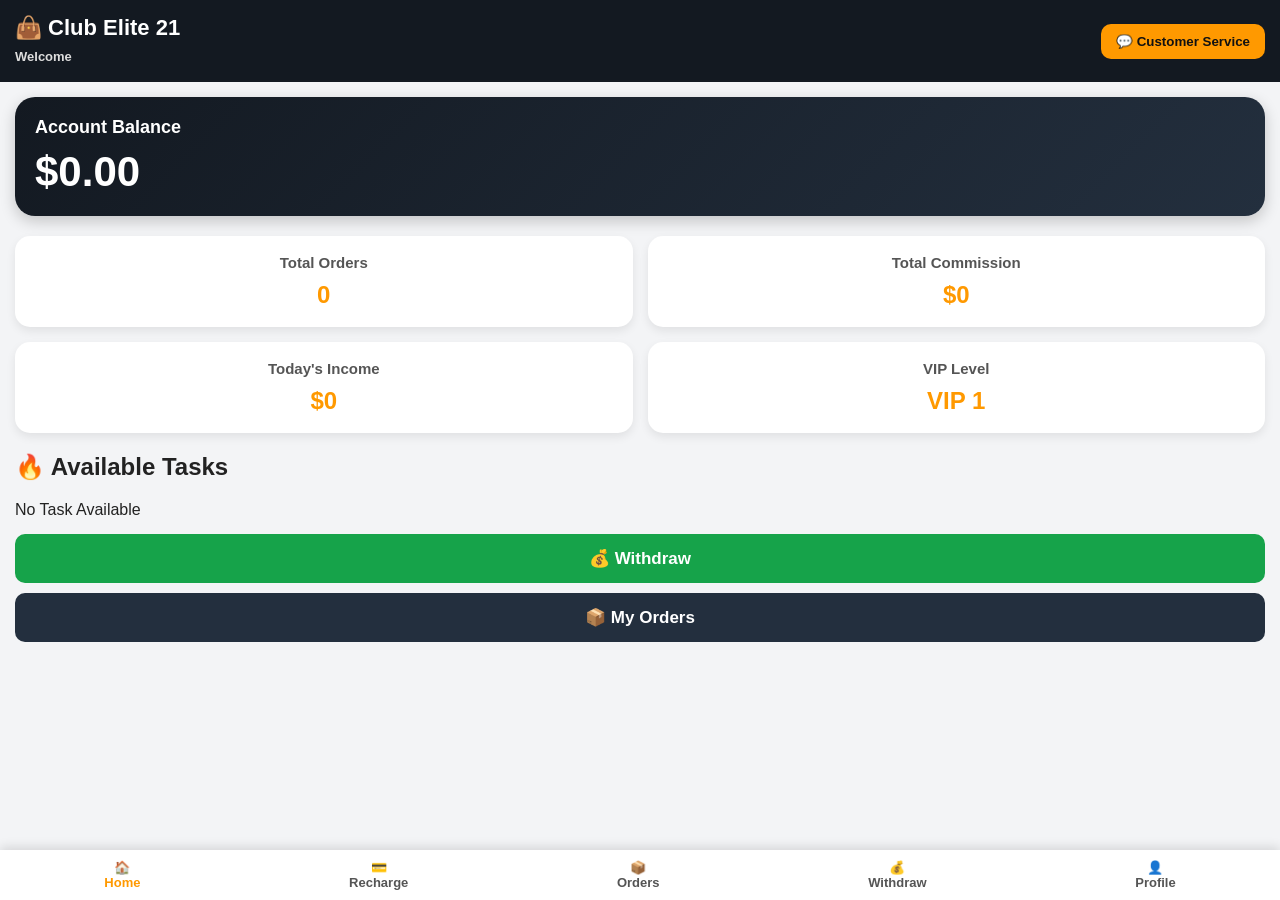
==== dashboard.html @ a9ae1b7f "Add files via upload" ====
<!DOCTYPE html>
<html lang="en">

<head>

<meta charset="UTF-8">

<meta name="viewport" content="width=device-width, initial-scale=1.0">

<title>Club Elite 21</title>

<link rel="stylesheet" href="style.css">

</head>

<body>

<header class="topbar">

<div class="logo">

👜 Club Elite 21

<br>

<small id="welcomeName">
Welcome
</small>

</div>

<button class="support-top">

💬 Customer Service

</button>

</header>



<main class="container">

<div class="balance-card">

<h3>Account Balance</h3>

<h1 id="balance">

$0.00

</h1>

</div>



<div class="stats">

<div class="box">

<h4>Total Orders</h4>

<span id="orders">0</span>

</div>

<div class="box">

<h4>Total Commission</h4>

<span id="commission">$0</span>

</div>

<div class="box">

<h4>Today's Income</h4>

<span id="todayIncome">$0</span>

</div>

<div class="box">

<h4>VIP Level</h4>

<span>VIP 1</span>

</div>

</div>



<h2 style="margin:20px 0">

🔥 Available Tasks

</h2>

<div id="taskList">

No Task Available

</div>
<!-- Action Buttons -->

<a href="withdraw.html">

<button class="withdraw-btn">

💰 Withdraw

</button>

</a>



<a href="orders.html">

<button class="support-btn">

📦 My Orders

</button>

</a>



</main>




<!-- Bottom Navigation -->

<nav class="navbar">

<a href="dashboard.html" class="active">

🏠

<span>Home</span>

</a>



<a href="recharge.html">

💳

<span>Recharge</span>

</a>



<a href="orders.html">

📦

<span>Orders</span>

</a>



<a href="withdraw.html">

💰

<span>Withdraw</span>

</a>



<a href="profile.html">

👤

<span>Profile</span>

</a>

</nav>




<!-- Task Popup -->

<div class="popup" id="popup">

<div class="popup-content">

<h2>Task Details</h2>

<img id="popupImage" src="" alt="Task Image">

<h3 id="popupName">Task Name</h3>

<p>

Task Price:
<b id="popupPrice">Rs 0</b>

</p>

<p style="color:red;font-weight:bold;" id="requiredBalance">

</p>

<button id="closePopup">

Submit Task

</button>

</div>

</div>



<script type="module" src="script.js"></script>

<script>

let tasks = JSON.parse(localStorage.getItem("tasks")) || [];

let selectedTask = null;

</script>
<script>

let tasks = JSON.parse(localStorage.getItem("tasks")) || [];
let selectedTask = null;

// ===== LOAD TASKS =====

function loadTasks(){

let html = "";

if(tasks.length === 0){

html = "<h3 style='text-align:center'>No Task Available</h3>";

}else{

tasks.forEach((task,index)=>{

html += `

<div class="product-card">

<img src="${task.image}" alt="Task">

<div class="product-info">

<h3>${task.name}</h3>

<p>Task Price : <b>Rs ${task.reward}</b></p>

<p style="color:green;">
Commission : <b>Rs ${task.commission || 0}</b>
</p>

<button class="start-btn"
onclick="openTask(${index})">

🚀 Start Task

</button>

</div>

</div>

`;

});

}

document.getElementById("taskList").innerHTML = html;

}

loadTasks();


// ===== OPEN TASK =====

window.openTask=function(index){

selectedTask = tasks[index];

let balance =
parseFloat(
document.getElementById("balance")
.innerText.replace("$","")
) || 0;

let price =
parseFloat(selectedTask.reward);

if(balance < price){

alert(
"❌ Insufficient Balance\n\n" +
"Required Balance : Rs " + price +
"\nYour Balance : Rs " + balance
);

return;

}

document.getElementById("popupImage").src = selectedTask.image;
document.getElementById("popupName").innerText = selectedTask.name;
document.getElementById("popupPrice").innerText = "Rs " + selectedTask.reward;

document.getElementById("popup").style.display="flex";

};


// ===== SUBMIT TASK =====

document.getElementById("closePopup").onclick=function(){

let orders =
JSON.parse(localStorage.getItem("orders")) || [];

orders.push({

image:selectedTask.image,

name:selectedTask.name,

price:selectedTask.reward,

commission:selectedTask.commission || 0,

status:"Pending",

date:new Date().toLocaleString()

});

localStorage.setItem(
"orders",
JSON.stringify(orders)
);

// Update Total Orders

document.getElementById("orders").innerText = orders.length;

document.getElementById("popup").style.display="none";

alert("✅ Task Submitted Successfully");

};

</script>

</body>
</html>
---- style.css ----
/* ===== RESET ===== */

*{
margin:0;
padding:0;
box-sizing:border-box;
font-family:Arial,sans-serif;
}

body{
background:#f3f4f6;
color:#222;
}

a{
text-decoration:none;
color:inherit;
}

/* ===== TOP BAR ===== */

.topbar{
display:flex;
justify-content:space-between;
align-items:center;
padding:15px;
background:#131921;
color:#fff;
position:sticky;
top:0;
z-index:1000;
}

.logo{
font-size:22px;
font-weight:bold;
}

.logo small{
font-size:13px;
color:#ddd;
}

.support-top{
background:#ff9900;
color:#111;
border:none;
padding:10px 15px;
border-radius:10px;
font-weight:bold;
cursor:pointer;
}

/* ===== CONTAINER ===== */

.container{
padding:15px;
padding-bottom:100px;
}

/* ===== BALANCE CARD ===== */

.balance-card{
background:linear-gradient(135deg,#131921,#232f3e);
color:#fff;
padding:20px;
border-radius:20px;
box-shadow:0 5px 15px rgba(0,0,0,.2);
margin-bottom:20px;
}

.balance-card h3{
font-size:18px;
}

.balance-card h1{
font-size:42px;
margin-top:10px;
}
/* ===== STATS ===== */

.stats{
display:grid;
grid-template-columns:1fr 1fr;
gap:15px;
margin-bottom:20px;
}

.box{
background:#fff;
padding:18px;
border-radius:15px;
box-shadow:0 4px 10px rgba(0,0,0,.08);
text-align:center;
}

.box h4{
font-size:15px;
margin-bottom:10px;
color:#555;
}

.box span{
font-size:24px;
font-weight:bold;
color:#ff9900;
}

/* ===== PRODUCT CARD ===== */

.product-card{
background:#fff;
border-radius:18px;
padding:15px;
margin-bottom:18px;
box-shadow:0 4px 12px rgba(0,0,0,.08);
}

.product-card img{
width:100%;
height:220px;
object-fit:cover;
border-radius:12px;
}

.product-info{
margin-top:12px;
}

.product-info h3{
font-size:21px;
margin-bottom:8px;
}

.product-info p{
font-size:16px;
margin:6px 0;
}

/* ===== BUTTONS ===== */

.start-btn{

width:100%;

padding:14px;

margin-top:12px;

background:#ff9900;

color:#111;

border:none;

border-radius:10px;

font-size:17px;

font-weight:bold;

cursor:pointer;

}

.withdraw-btn{

width:100%;

padding:14px;

margin-top:15px;

background:#16a34a;

color:#fff;

border:none;

border-radius:10px;

font-size:17px;

font-weight:bold;

cursor:pointer;

}

.support-btn{

width:100%;

padding:14px;

margin-top:10px;

background:#232f3e;

color:#fff;

border:none;

border-radius:10px;

font-size:17px;

font-weight:bold;

cursor:pointer;

}
/* ===== POPUP ===== */

.popup{
display:none;
position:fixed;
top:0;
left:0;
width:100%;
height:100%;
background:rgba(0,0,0,.6);
justify-content:center;
align-items:center;
z-index:9999;
}

.popup-content{
background:#fff;
width:90%;
max-width:360px;
padding:20px;
border-radius:20px;
text-align:center;
animation:popup .3s ease;
}

@keyframes popup{

from{
transform:scale(.8);
opacity:0;
}

to{
transform:scale(1);
opacity:1;
}

}

.popup-content img{
width:150px;
height:150px;
object-fit:cover;
border-radius:12px;
margin:15px 0;
}

.popup-content h2{
margin-bottom:10px;
}

.popup-content h3{
margin-bottom:10px;
}

.popup-content button{
width:100%;
padding:14px;
background:#16a34a;
color:#fff;
border:none;
border-radius:10px;
font-size:17px;
font-weight:bold;
cursor:pointer;
}


/* ===== BOTTOM NAVBAR ===== */

.navbar{
position:fixed;
bottom:0;
left:0;
width:100%;
background:#fff;
display:flex;
justify-content:space-around;
align-items:center;
padding:10px 0;
box-shadow:0 -3px 10px rgba(0,0,0,.12);
z-index:999;
}

.navbar a{
display:flex;
flex-direction:column;
align-items:center;
font-size:13px;
font-weight:bold;
color:#555;
}

.navbar a.active{
color:#ff9900;
}


/* ===== RESPONSIVE ===== */

@media(max-width:480px){

.logo{
font-size:20px;
}

.balance-card h1{
font-size:34px;
}

.product-card img{
height:180px;
}

.start-btn,
.withdraw-btn,
.support-btn{
font-size:16px;
}

}
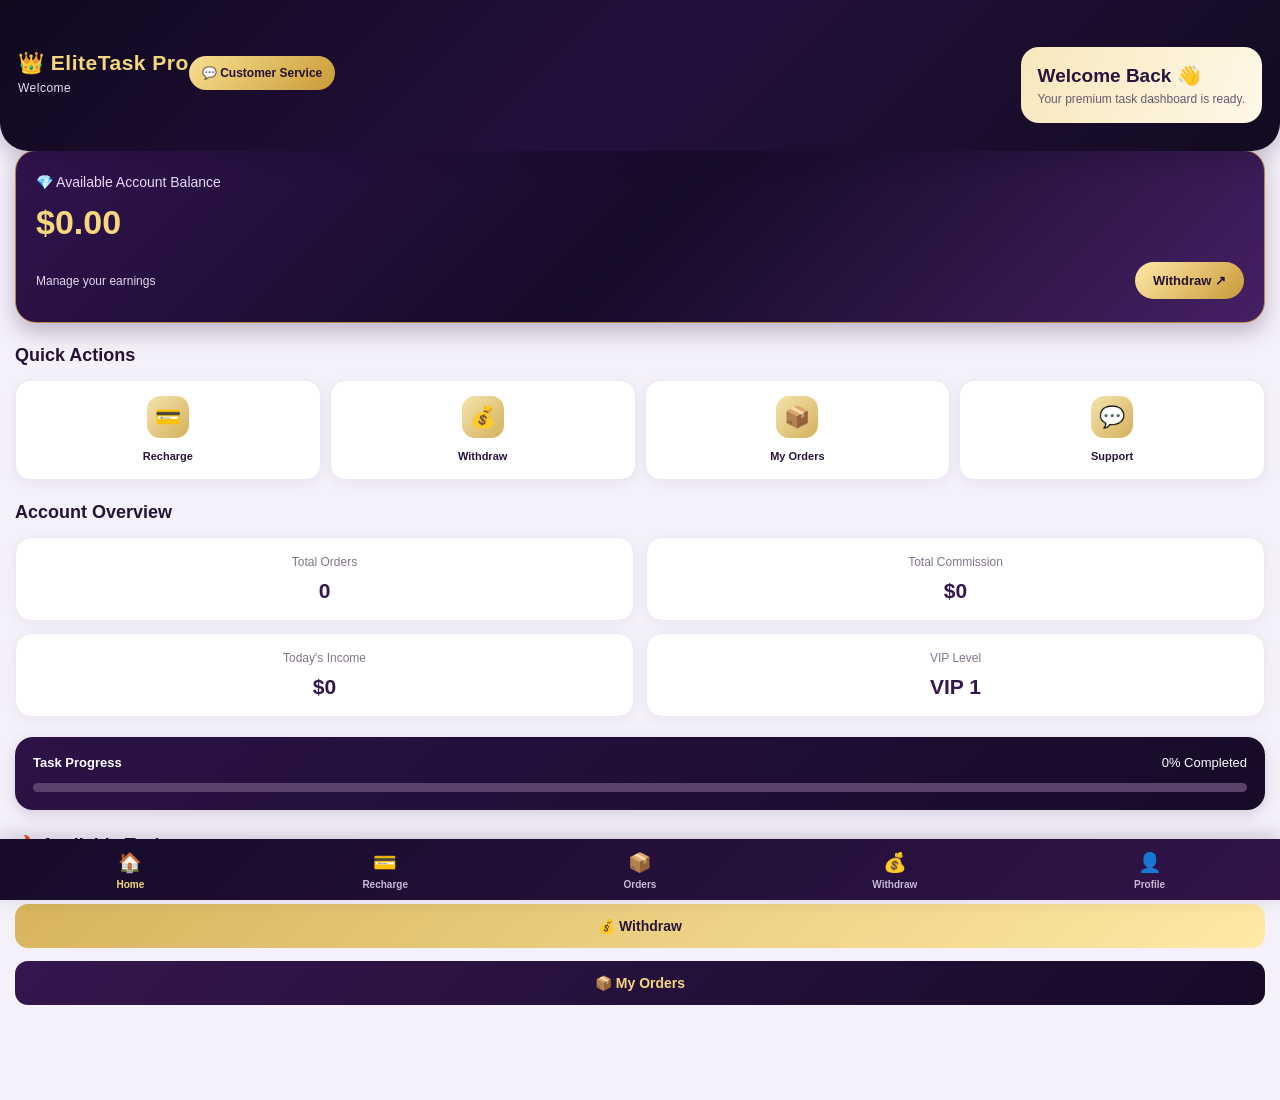
==== commit f4cab5e2: "Update dashboard.html" ====
--- a/dashboard.html
+++ b/dashboard.html
@@ -1,375 +1,494 @@
+
 <!DOCTYPE html>
 <html lang="en">
-
 <head>
-
 <meta charset="UTF-8">
-
 <meta name="viewport" content="width=device-width, initial-scale=1.0">
-
-<title>Club Elite 21</title>
-
+<title>EliteTask Pro - Dashboard</title>
 <link rel="stylesheet" href="style.css">
 
+<style>
+*{margin:0;padding:0;box-sizing:border-box}
+body{
+ font-family:Arial,sans-serif;
+ background:#f5f1fa;
+ color:#211b2d;
+ padding-bottom:95px;
+}
+.topbar{
+ background:linear-gradient(135deg,#10091e,#24103e,#120b20);
+ color:#fff;
+ padding:22px 18px 28px;
+ border-radius:0 0 28px 28px;
+ box-shadow:0 7px 22px #160b2d40;
+}
+.top-head{
+ display:flex;
+ justify-content:space-between;
+ align-items:center;
+}
+.logo{
+ font-size:21px;
+ font-weight:900;
+ color:#f5d77d;
+ letter-spacing:.5px;
+}
+.logo small{
+ display:block;
+ color:#e8dff4;
+ font-size:12px;
+ font-weight:normal;
+ margin-top:6px;
+}
+.support-top{
+ background:linear-gradient(135deg,#f8df91,#c99b36);
+ border:0;
+ padding:10px 13px;
+ border-radius:22px;
+ color:#241331;
+ font-weight:bold;
+ font-size:12px;
+}
+.welcome{
+ margin-top:25px;
+ background:linear-gradient(110deg,#f8e8bd,#fff8e8);
+ padding:17px;
+ border-radius:18px;
+ color:#28153c;
+}
+.welcome h2{font-size:19px;margin-bottom:5px}
+.welcome p{font-size:12px;color:#695b70}
+.balance-card{
+ margin:-1px 15px 20px;
+ background:linear-gradient(135deg,#30134e,#160b28,#452064);
+ color:white;
+ padding:23px 20px;
+ border-radius:21px;
+ box-shadow:0 9px 22px #24103845;
+ border:1px solid #b68a45;
+ position:relative;
+}
+.balance-card h3{
+ font-size:14px;
+ color:#e8d9f6;
+ font-weight:normal;
+}
+.balance-card h1{
+ color:#f7d77e;
+ font-size:34px;
+ margin:13px 0 20px;
+}
+.balance-bottom{
+ display:flex;
+ justify-content:space-between;
+ align-items:center;
+}
+.balance-bottom span{font-size:12px;color:#e4d8ee}
+.balance-bottom a{
+ background:linear-gradient(135deg,#ffe9a6,#c99a39);
+ color:#251432;
+ padding:11px 18px;
+ border-radius:20px;
+ text-decoration:none;
+ font-size:13px;
+ font-weight:bold;
+}
+.container{padding:0 15px}
+.section-title{
+ font-size:18px;
+ margin:22px 0 14px;
+ color:#241336;
+}
+.quick-actions{
+ display:grid;
+ grid-template-columns:repeat(4,1fr);
+ gap:9px;
+}
+.action{
+ text-align:center;
+ background:white;
+ border-radius:15px;
+ padding:15px 4px;
+ box-shadow:0 3px 12px #24103810;
+ text-decoration:none;
+ color:#28143c;
+ border:1px solid #eee5f5;
+}
+.action .ico{
+ width:42px;height:42px;
+ display:flex;
+ align-items:center;
+ justify-content:center;
+ margin:0 auto 8px;
+ border-radius:13px;
+ background:linear-gradient(135deg,#f5e3ae,#d4b15b);
+ font-size:21px;
+}
+.action span{font-size:11px;font-weight:bold}
+.stats{
+ display:grid;
+ grid-template-columns:repeat(2,1fr);
+ gap:12px;
+}
+.box{
+ background:white;
+ border-radius:16px;
+ padding:17px;
+ box-shadow:0 3px 13px #2410380d;
+ border:1px solid #eee5f5;
+}
+.box h4{
+ font-size:12px;
+ color:#81748c;
+ font-weight:normal;
+ margin-bottom:10px;
+}
+.box span{
+ font-size:21px;
+ color:#35174e;
+ font-weight:bold;
+}
+.progress-card{
+ margin-top:17px;
+ padding:18px;
+ background:linear-gradient(135deg,#2c1247,#160b28);
+ color:white;
+ border-radius:18px;
+ box-shadow:0 5px 15px #24103825;
+}
+.progress-head{
+ display:flex;
+ justify-content:space-between;
+ margin-bottom:13px;
+ font-size:13px;
+}
+.progress-track{
+ background:#59436b;
+ height:9px;
+ border-radius:20px;
+ overflow:hidden;
+}
+.progress-fill{
+ width:0%;
+ height:100%;
+ background:linear-gradient(90deg,#d5aa4c,#ffe9a1);
+ border-radius:20px;
+}
+.task-heading{
+ display:flex;
+ justify-content:space-between;
+ align-items:center;
+ margin:24px 0 13px;
+}
+.task-heading h2{font-size:18px}
+.task-heading span{font-size:12px;color:#97702d}
+#taskList{display:grid;gap:13px}
+.product-card{
+ display:flex;
+ gap:12px;
+ background:white;
+ padding:12px;
+ border-radius:17px;
+ box-shadow:0 3px 13px #24103810;
+ border:1px solid #eee5f5;
+}
+.product-card img{
+ width:95px;
+ height:100px;
+ object-fit:cover;
+ border-radius:12px;
+ background:#eee;
+}
+.product-info{flex:1}
+.product-info h3{
+ font-size:15px;
+ color:#29153e;
+ margin:4px 0 8px;
+}
+.product-info p{
+ font-size:12px;
+ margin:6px 0;
+}
+.start-btn{
+ margin-top:7px;
+ border:0;
+ border-radius:20px;
+ padding:10px 15px;
+ background:linear-gradient(135deg,#3b1958,#170c29);
+ color:#f8dc8c;
+ font-weight:bold;
+}
+.withdraw-btn,.support-btn{
+ width:100%;
+ margin-top:13px;
+ padding:14px;
+ border:0;
+ border-radius:13px;
+ font-weight:bold;
+ font-size:14px;
+ background:linear-gradient(135deg,#d8b45d,#ffe9a5);
+ color:#271638;
+}
+.support-btn{
+ background:linear-gradient(135deg,#35164f,#160b28);
+ color:#f5d77d;
+}
+.navbar{
+ position:fixed;
+ bottom:0;left:0;right:0;
+ display:flex;
+ justify-content:space-around;
+ background:linear-gradient(135deg,#170b29,#301448);
+ padding:12px 3px 10px;
+ box-shadow:0 -4px 18px #160b2d30;
+ z-index:100;
+}
+.navbar a{
+ color:#c9b9d9;
+ text-decoration:none;
+ display:flex;
+ flex-direction:column;
+ align-items:center;
+ gap:5px;
+ font-size:19px;
+ min-width:18%;
+}
+.navbar a span{font-size:10px}
+.navbar a.active{color:#f5d77d}
+.popup{
+ display:none;
+ position:fixed;
+ inset:0;
+ background:#10091dcc;
+ align-items:center;
+ justify-content:center;
+ z-index:200;
+ padding:20px;
+}
+.popup-content{
+ background:white;
+ width:100%;
+ max-width:360px;
+ padding:22px;
+ border-radius:20px;
+ text-align:center;
+}
+.popup-content h2{color:#32164c;margin-bottom:15px}
+.popup-content img{
+ width:100%;
+ max-height:180px;
+ object-fit:cover;
+ border-radius:12px;
+ margin-bottom:12px;
+}
+.popup-content p{margin:12px 0}
+#closePopup{
+ width:100%;
+ padding:13px;
+ border:0;
+ border-radius:12px;
+ background:linear-gradient(135deg,#35164f,#160b28);
+ color:#f5d77d;
+ font-weight:bold;
+}
+@media(max-width:360px){
+ .quick-actions{gap:5px}
+ .action span{font-size:10px}
+ .balance-card h1{font-size:29px}
+}
+</style>
 </head>
 
 <body>
 
 <header class="topbar">
-
-<div class="logo">
-
-👜 Club Elite 21
-
-<br>
-
-<small id="welcomeName">
-Welcome
-</small>
-
+ <div class="top-head">
+  <div class="logo">
+   👑 EliteTask Pro
+   <small id="welcomeName">Welcome</small>
+  </div>
+  <a href="support.html">
+   <button class="support-top">💬 Customer Service</button>
+  </a>
+ </div>
+
+ <div class="welcome">
+  <h2>Welcome Back 👋</h2>
+  <p>Your premium task dashboard is ready.</p>
+ </div>
+</header>
+
+<div class="balance-card">
+ <h3>💎 Available Account Balance</h3>
+ <h1 id="balance">$0.00</h1>
+ <div class="balance-bottom">
+  <span>Manage your earnings</span>
+  <a href="withdraw.html">Withdraw ↗</a>
+ </div>
 </div>
 
-<button class="support-top">
-
-💬 Customer Service
-
-</button>
-
-</header>
-
-
-
 <main class="container">
 
-<div class="balance-card">
-
-<h3>Account Balance</h3>
-
-<h1 id="balance">
-
-$0.00
-
-</h1>
-
+ <h2 class="section-title">Quick Actions</h2>
+ <div class="quick-actions">
+  <a class="action" href="recharge.html">
+   <div class="ico">💳</div>
+   <span>Recharge</span>
+  </a>
+  <a class="action" href="withdraw.html">
+   <div class="ico">💰</div>
+   <span>Withdraw</span>
+  </a>
+  <a class="action" href="orders.html">
+   <div class="ico">📦</div>
+   <span>My Orders</span>
+  </a>
+  <a class="action" href="support.html">
+   <div class="ico">💬</div>
+   <span>Support</span>
+  </a>
+ </div>
+
+ <h2 class="section-title">Account Overview</h2>
+ <div class="stats">
+  <div class="box">
+   <h4>Total Orders</h4>
+   <span id="orders">0</span>
+  </div>
+  <div class="box">
+   <h4>Total Commission</h4>
+   <span id="commission">$0</span>
+  </div>
+  <div class="box">
+   <h4>Today's Income</h4>
+   <span id="todayIncome">$0</span>
+  </div>
+  <div class="box">
+   <h4>VIP Level</h4>
+   <span>VIP 1</span>
+  </div>
+ </div>
+
+ <div class="progress-card">
+  <div class="progress-head">
+   <b>Task Progress</b>
+   <span id="taskProgressText">0% Completed</span>
+  </div>
+  <div class="progress-track">
+   <div class="progress-fill" id="taskProgressBar"></div>
+  </div>
+ </div>
+
+ <div class="task-heading">
+  <h2>🔥 Available Tasks</h2>
+  <span>Start earning</span>
+ </div>
+
+ <div id="taskList">No Task Available</div>
+
+ <a href="withdraw.html">
+  <button class="withdraw-btn">💰 Withdraw</button>
+ </a>
+ <a href="orders.html">
+  <button class="support-btn">📦 My Orders</button>
+ </a>
+
+</main>
+
+<nav class="navbar">
+ <a href="dashboard.html" class="active">🏠<span>Home</span></a>
+ <a href="recharge.html">💳<span>Recharge</span></a>
+ <a href="orders.html">📦<span>Orders</span></a>
+ <a href="withdraw.html">💰<span>Withdraw</span></a>
+ <a href="profile.html">👤<span>Profile</span></a>
+</nav>
+
+<div class="popup" id="popup">
+ <div class="popup-content">
+  <h2>Task Details</h2>
+  <img id="popupImage" src="" alt="Task Image">
+  <h3 id="popupName">Task Name</h3>
+  <p>Task Price: <b id="popupPrice">Rs 0</b></p>
+  <p style="color:red;font-weight:bold" id="requiredBalance"></p>
+  <button id="closePopup">Submit Task</button>
+ </div>
 </div>
 
-
-
-<div class="stats">
-
-<div class="box">
-
-<h4>Total Orders</h4>
-
-<span id="orders">0</span>
-
-</div>
-
-<div class="box">
-
-<h4>Total Commission</h4>
-
-<span id="commission">$0</span>
-
-</div>
-
-<div class="box">
-
-<h4>Today's Income</h4>
-
-<span id="todayIncome">$0</span>
-
-</div>
-
-<div class="box">
-
-<h4>VIP Level</h4>
-
-<span>VIP 1</span>
-
-</div>
-
-</div>
-
-
-
-<h2 style="margin:20px 0">
-
-🔥 Available Tasks
-
-</h2>
-
-<div id="taskList">
-
-No Task Available
-
-</div>
-<!-- Action Buttons -->
-
-<a href="withdraw.html">
-
-<button class="withdraw-btn">
-
-💰 Withdraw
-
-</button>
-
-</a>
-
-
-
-<a href="orders.html">
-
-<button class="support-btn">
-
-📦 My Orders
-
-</button>
-
-</a>
-
-
-
-</main>
-
-
-
-
-<!-- Bottom Navigation -->
-
-<nav class="navbar">
-
-<a href="dashboard.html" class="active">
-
-🏠
-
-<span>Home</span>
-
-</a>
-
-
-
-<a href="recharge.html">
-
-💳
-
-<span>Recharge</span>
-
-</a>
-
-
-
-<a href="orders.html">
-
-📦
-
-<span>Orders</span>
-
-</a>
-
-
-
-<a href="withdraw.html">
-
-💰
-
-<span>Withdraw</span>
-
-</a>
-
-
-
-<a href="profile.html">
-
-👤
-
-<span>Profile</span>
-
-</a>
-
-</nav>
-
-
-
-
-<!-- Task Popup -->
-
-<div class="popup" id="popup">
-
-<div class="popup-content">
-
-<h2>Task Details</h2>
-
-<img id="popupImage" src="" alt="Task Image">
-
-<h3 id="popupName">Task Name</h3>
-
-<p>
-
-Task Price:
-<b id="popupPrice">Rs 0</b>
-
-</p>
-
-<p style="color:red;font-weight:bold;" id="requiredBalance">
-
-</p>
-
-<button id="closePopup">
-
-Submit Task
-
-</button>
-
-</div>
-
-</div>
-
-
-
 <script type="module" src="script.js"></script>
 
 <script>
-
-let tasks = JSON.parse(localStorage.getItem("tasks")) || [];
-
-let selectedTask = null;
-
-</script>
-<script>
-
 let tasks = JSON.parse(localStorage.getItem("tasks")) || [];
 let selectedTask = null;
 
-// ===== LOAD TASKS =====
-
 function loadTasks(){
-
-let html = "";
-
-if(tasks.length === 0){
-
-html = "<h3 style='text-align:center'>No Task Available</h3>";
-
-}else{
-
-tasks.forEach((task,index)=>{
-
-html += `
-
-<div class="product-card">
-
-<img src="${task.image}" alt="Task">
-
-<div class="product-info">
-
-<h3>${task.name}</h3>
-
-<p>Task Price : <b>Rs ${task.reward}</b></p>
-
-<p style="color:green;">
-Commission : <b>Rs ${task.commission || 0}</b>
-</p>
-
-<button class="start-btn"
-onclick="openTask(${index})">
-
-🚀 Start Task
-
-</button>
-
-</div>
-
-</div>
-
-`;
-
-});
-
-}
-
-document.getElementById("taskList").innerHTML = html;
-
+ let html = "";
+
+ if(tasks.length === 0){
+  html = "<h3 style='text-align:center'>No Task Available</h3>";
+ }else{
+  tasks.forEach((task,index)=>{
+   html += `
+   <div class="product-card">
+    <img src="${task.image || ''}" alt="Task">
+    <div class="product-info">
+     <h3>${task.name || 'Task'}</h3>
+     <p>Task Price: <b>Rs ${task.reward || 0}</b></p>
+     <p style="color:#24834a">
+      Commission: <b>Rs ${task.commission || 0}</b>
+     </p>
+     <button class="start-btn" onclick="openTask(${index})">
+      🚀 Start Task
+     </button>
+    </div>
+   </div>`;
+  });
+ }
+ document.getElementById("taskList").innerHTML = html;
 }
 
 loadTasks();
 
-
-// ===== OPEN TASK =====
-
 window.openTask=function(index){
-
-selectedTask = tasks[index];
-
-let balance =
-parseFloat(
-document.getElementById("balance")
-.innerText.replace("$","")
-) || 0;
-
-let price =
-parseFloat(selectedTask.reward);
-
-if(balance < price){
-
-alert(
-"❌ Insufficient Balance\n\n" +
-"Required Balance : Rs " + price +
-"\nYour Balance : Rs " + balance
-);
-
-return;
-
-}
-
-document.getElementById("popupImage").src = selectedTask.image;
-document.getElementById("popupName").innerText = selectedTask.name;
-document.getElementById("popupPrice").innerText = "Rs " + selectedTask.reward;
-
-document.getElementById("popup").style.display="flex";
-
+ selectedTask=tasks[index];
+
+ let balance=parseFloat(
+  document.getElementById("balance").innerText.replace(/[^0-9.-]/g,"")
+ ) || 0;
+
+ let price=parseFloat(selectedTask.reward) || 0;
+
+ if(balance < price){
+  alert("❌ Insufficient Balance\n\nRequired Balance: Rs "+price+
+  "\nYour Balance: "+balance);
+  return;
+ }
+
+ document.getElementById("popupImage").src=selectedTask.image || "";
+ document.getElementById("popupName").innerText=selectedTask.name || "Task";
+ document.getElementById("popupPrice").innerText="Rs "+price;
+ document.getElementById("popup").style.display="flex";
 };
 
-
-// ===== SUBMIT TASK =====
-
 document.getElementById("closePopup").onclick=function(){
-
-let orders =
-JSON.parse(localStorage.getItem("orders")) || [];
-
-orders.push({
-
-image:selectedTask.image,
-
-name:selectedTask.name,
-
-price:selectedTask.reward,
-
-commission:selectedTask.commission || 0,
-
-status:"Pending",
-
-date:new Date().toLocaleString()
-
-});
-
-localStorage.setItem(
-"orders",
-JSON.stringify(orders)
-);
-
-// Update Total Orders
-
-document.getElementById("orders").innerText = orders.length;
-
-document.getElementById("popup").style.display="none";
-
-alert("✅ Task Submitted Successfully");
-
+ if(!selectedTask)return;
+
+ let orders=JSON.parse(localStorage.getItem("orders")) || [];
+
+ orders.push({
+  image:selectedTask.image,
+  name:selectedTask.name,
+  price:selectedTask.reward,
+  commission:selectedTask.commission || 0,
+  status:"Pending",
+  date:new Date().toLocaleString()
+ });
+
+ localStorage.setItem("orders",JSON.stringify(orders));
+ document.getElementById("orders").innerText=orders.length;
+ document.getElementById("popup").style.display="none";
+ alert("✅ Task Submitted Successfully");
 };
-
 </script>
 
 </body>
-</html>+</html>
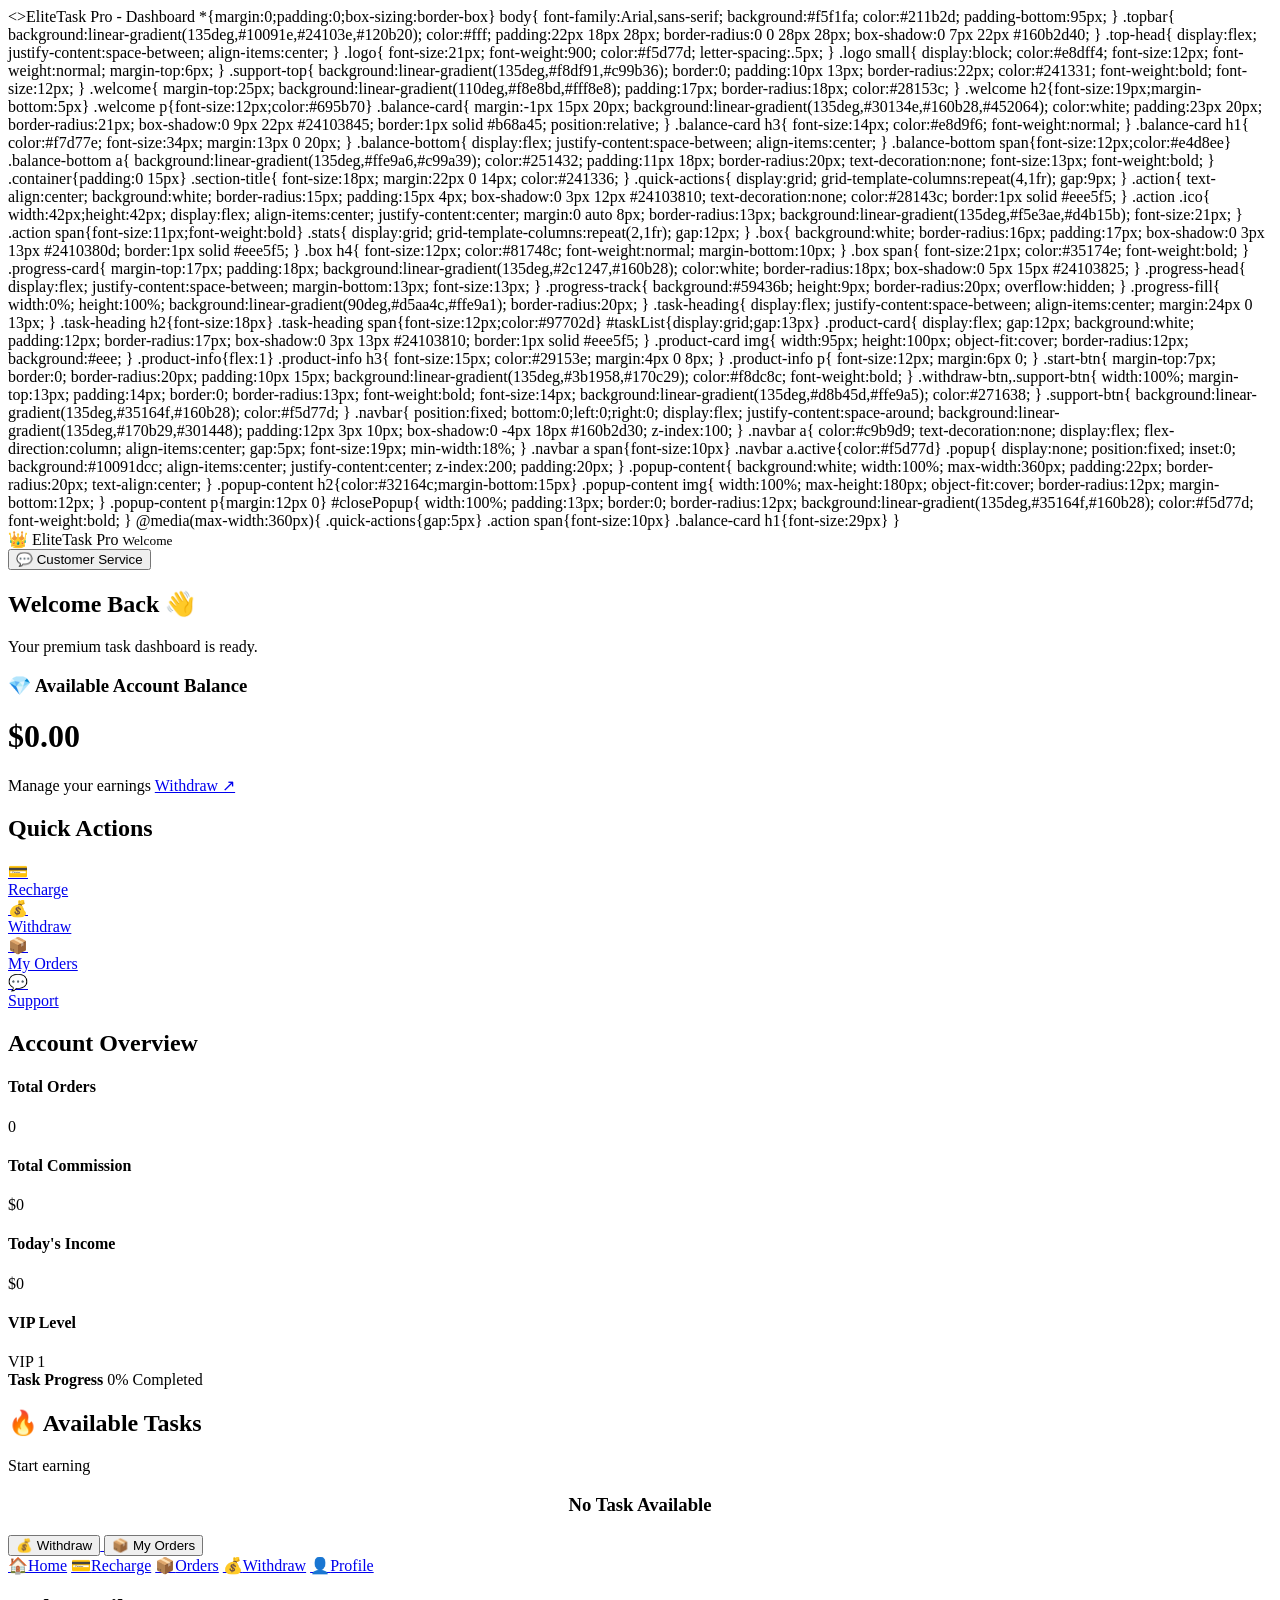
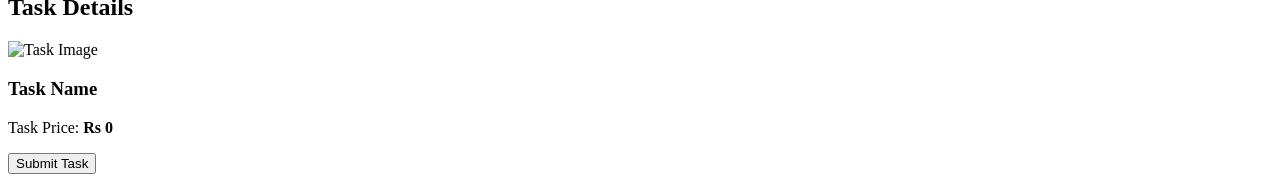
==== commit 34fce849: "Update dashboard.html" ====
--- a/dashboard.html
+++ b/dashboard.html
@@ -4,8 +4,7 @@
 <head>
 <meta charset="UTF-8">
 <meta name="viewport" content="width=device-width, initial-scale=1.0">
-<title>EliteTask Pro - Dashboard</title>
-<link rel="stylesheet" href="style.css">
+<>EliteTask Pro - Dashboard</
 
 <style>
 *{margin:0;padding:0;box-sizing:border-box}
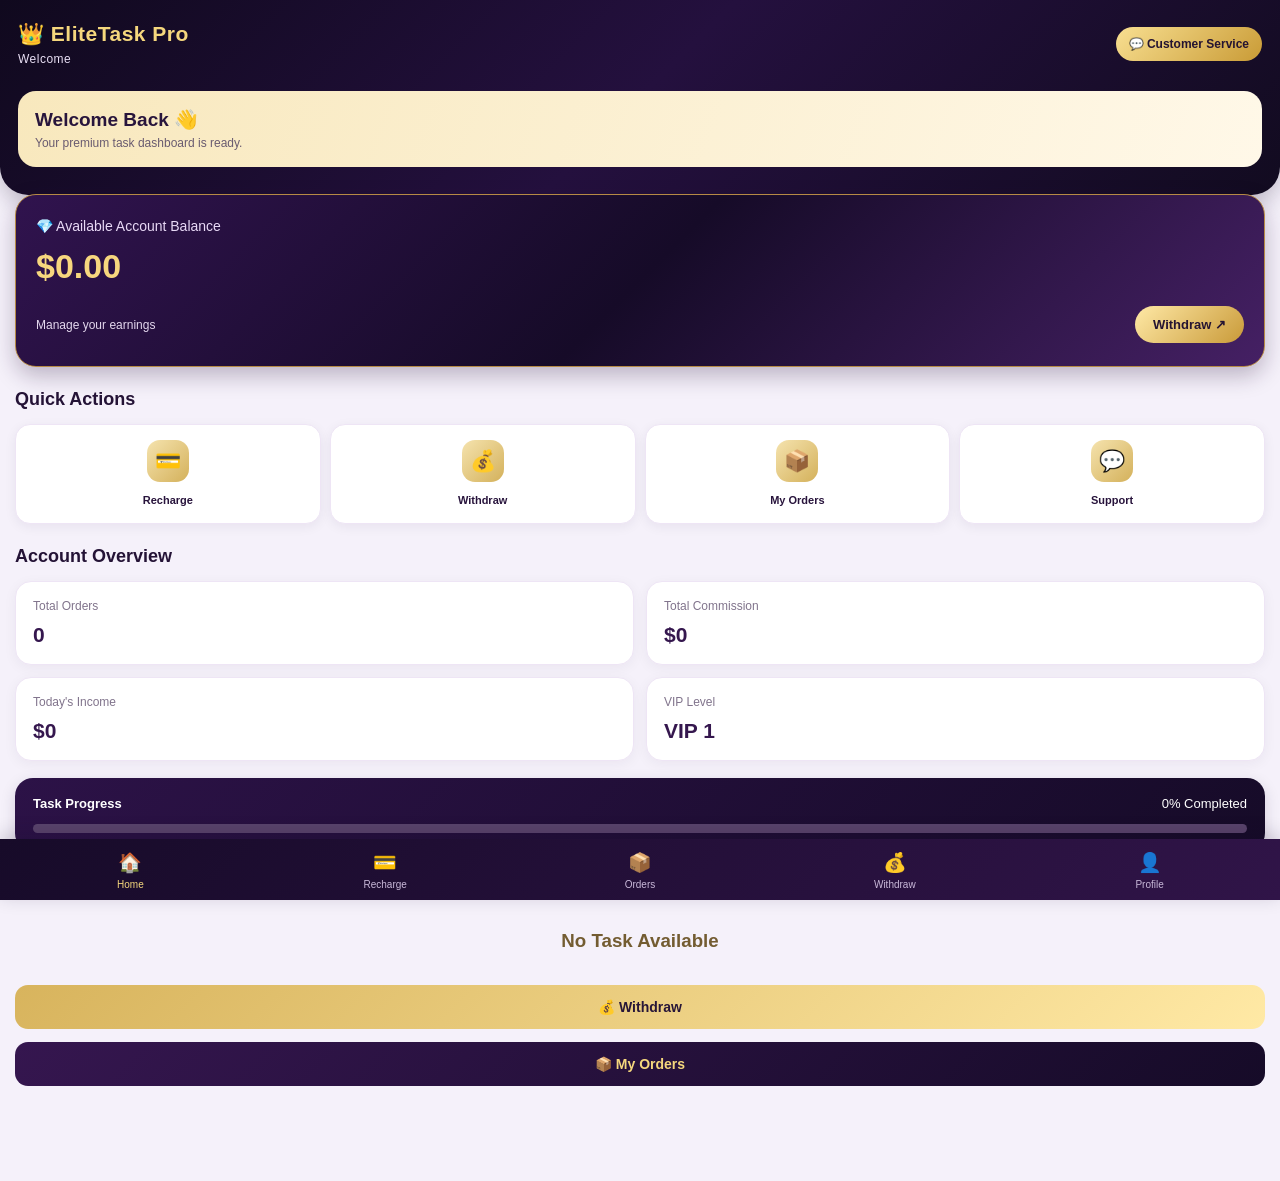
==== commit 26c84db8: "Update dashboard.html" ====
--- a/dashboard.html
+++ b/dashboard.html
@@ -4,7 +4,7 @@
 <head>
 <meta charset="UTF-8">
 <meta name="viewport" content="width=device-width, initial-scale=1.0">
-<>EliteTask Pro - Dashboard</
+<title>EliteTask Pro - Dashboard</title>
 
 <style>
 *{margin:0;padding:0;box-sizing:border-box}
@@ -57,6 +57,7 @@
 }
 .welcome h2{font-size:19px;margin-bottom:5px}
 .welcome p{font-size:12px;color:#695b70}
+
 .balance-card{
  margin:-1px 15px 20px;
  background:linear-gradient(135deg,#30134e,#160b28,#452064);
@@ -65,7 +66,6 @@
  border-radius:21px;
  box-shadow:0 9px 22px #24103845;
  border:1px solid #b68a45;
- position:relative;
 }
 .balance-card h3{
  font-size:14px;
@@ -92,6 +92,7 @@
  font-size:13px;
  font-weight:bold;
 }
+
 .container{padding:0 15px}
 .section-title{
  font-size:18px;
@@ -124,6 +125,7 @@
  font-size:21px;
 }
 .action span{font-size:11px;font-weight:bold}
+
 .stats{
  display:grid;
  grid-template-columns:repeat(2,1fr);
@@ -147,6 +149,7 @@
  color:#35174e;
  font-weight:bold;
 }
+
 .progress-card{
  margin-top:17px;
  padding:18px;
@@ -173,6 +176,7 @@
  background:linear-gradient(90deg,#d5aa4c,#ffe9a1);
  border-radius:20px;
 }
+
 .task-heading{
  display:flex;
  justify-content:space-between;
@@ -181,42 +185,59 @@
 }
 .task-heading h2{font-size:18px}
 .task-heading span{font-size:12px;color:#97702d}
-#taskList{display:grid;gap:13px}
+
+/* GOLDEN TASK BOXES */
+#taskList{
+ display:grid;
+ grid-template-columns:1fr;
+ gap:14px;
+}
+
 .product-card{
  display:flex;
- gap:12px;
- background:white;
- padding:12px;
- border-radius:17px;
- box-shadow:0 3px 13px #24103810;
- border:1px solid #eee5f5;
-}
+ align-items:center;
+ gap:13px;
+ padding:14px;
+ border-radius:18px;
+ background:linear-gradient(135deg,#fff9df,#f4df9b,#d5ad4e);
+ border:1.5px solid #b98a27;
+ box-shadow:0 5px 15px rgba(120,83,15,.20);
+}
+
 .product-card img{
- width:95px;
- height:100px;
+ width:90px;
+ height:95px;
  object-fit:cover;
- border-radius:12px;
- background:#eee;
-}
-.product-info{flex:1}
+ border-radius:13px;
+ border:2px solid #c69a3b;
+ background:#fff4d1;
+}
+
+.product-info{flex:1;min-width:0}
 .product-info h3{
- font-size:15px;
- color:#29153e;
+ color:#241334;
+ font-size:16px;
+ font-weight:800;
  margin:4px 0 8px;
 }
 .product-info p{
+ color:#493516;
  font-size:12px;
- margin:6px 0;
-}
+ margin-top:7px;
+}
+
 .start-btn{
- margin-top:7px;
- border:0;
- border-radius:20px;
- padding:10px 15px;
- background:linear-gradient(135deg,#3b1958,#170c29);
- color:#f8dc8c;
+ margin-top:10px;
+ background:linear-gradient(135deg,#241033,#482064);
+ color:#ffe49a;
+ border:1px solid #d2a843;
+ border-radius:25px;
+ padding:11px 18px;
  font-weight:bold;
-}
+ box-shadow:0 3px 8px #68451c35;
+}
+.start-btn:active{transform:scale(.97)}
+
 .withdraw-btn,.support-btn{
  width:100%;
  margin-top:13px;
@@ -232,6 +253,7 @@
  background:linear-gradient(135deg,#35164f,#160b28);
  color:#f5d77d;
 }
+
 .navbar{
  position:fixed;
  bottom:0;left:0;right:0;
@@ -254,6 +276,7 @@
 }
 .navbar a span{font-size:10px}
 .navbar a.active{color:#f5d77d}
+
 .popup{
  display:none;
  position:fixed;
@@ -290,10 +313,14 @@
  color:#f5d77d;
  font-weight:bold;
 }
+
 @media(max-width:360px){
  .quick-actions{gap:5px}
  .action span{font-size:10px}
  .balance-card h1{font-size:29px}
+ .product-card img{width:78px;height:85px}
+ .product-info h3{font-size:14px}
+ .start-btn{padding:9px 13px;font-size:12px}
 }
 </style>
 </head>
@@ -329,19 +356,23 @@
 <main class="container">
 
  <h2 class="section-title">Quick Actions</h2>
+
  <div class="quick-actions">
   <a class="action" href="recharge.html">
    <div class="ico">💳</div>
    <span>Recharge</span>
   </a>
+
   <a class="action" href="withdraw.html">
    <div class="ico">💰</div>
    <span>Withdraw</span>
   </a>
+
   <a class="action" href="orders.html">
    <div class="ico">📦</div>
    <span>My Orders</span>
   </a>
+
   <a class="action" href="support.html">
    <div class="ico">💬</div>
    <span>Support</span>
@@ -349,19 +380,23 @@
  </div>
 
  <h2 class="section-title">Account Overview</h2>
+
  <div class="stats">
   <div class="box">
    <h4>Total Orders</h4>
    <span id="orders">0</span>
   </div>
+
   <div class="box">
    <h4>Total Commission</h4>
    <span id="commission">$0</span>
   </div>
+
   <div class="box">
    <h4>Today's Income</h4>
    <span id="todayIncome">$0</span>
   </div>
+
   <div class="box">
    <h4>VIP Level</h4>
    <span>VIP 1</span>
@@ -388,6 +423,7 @@
  <a href="withdraw.html">
   <button class="withdraw-btn">💰 Withdraw</button>
  </a>
+
  <a href="orders.html">
   <button class="support-btn">📦 My Orders</button>
  </a>
@@ -423,18 +459,22 @@
  let html = "";
 
  if(tasks.length === 0){
-  html = "<h3 style='text-align:center'>No Task Available</h3>";
+  html = "<h3 style='text-align:center;padding:20px;color:#735c31'>No Task Available</h3>";
  }else{
   tasks.forEach((task,index)=>{
    html += `
    <div class="product-card">
     <img src="${task.image || ''}" alt="Task">
+
     <div class="product-info">
      <h3>${task.name || 'Task'}</h3>
+
      <p>Task Price: <b>Rs ${task.reward || 0}</b></p>
-     <p style="color:#24834a">
+
+     <p>
       Commission: <b>Rs ${task.commission || 0}</b>
      </p>
+
      <button class="start-btn" onclick="openTask(${index})">
       🚀 Start Task
      </button>
@@ -442,6 +482,7 @@
    </div>`;
   });
  }
+
  document.getElementById("taskList").innerHTML = html;
 }
 
@@ -485,6 +526,7 @@
  localStorage.setItem("orders",JSON.stringify(orders));
  document.getElementById("orders").innerText=orders.length;
  document.getElementById("popup").style.display="none";
+
  alert("✅ Task Submitted Successfully");
 };
 </script>
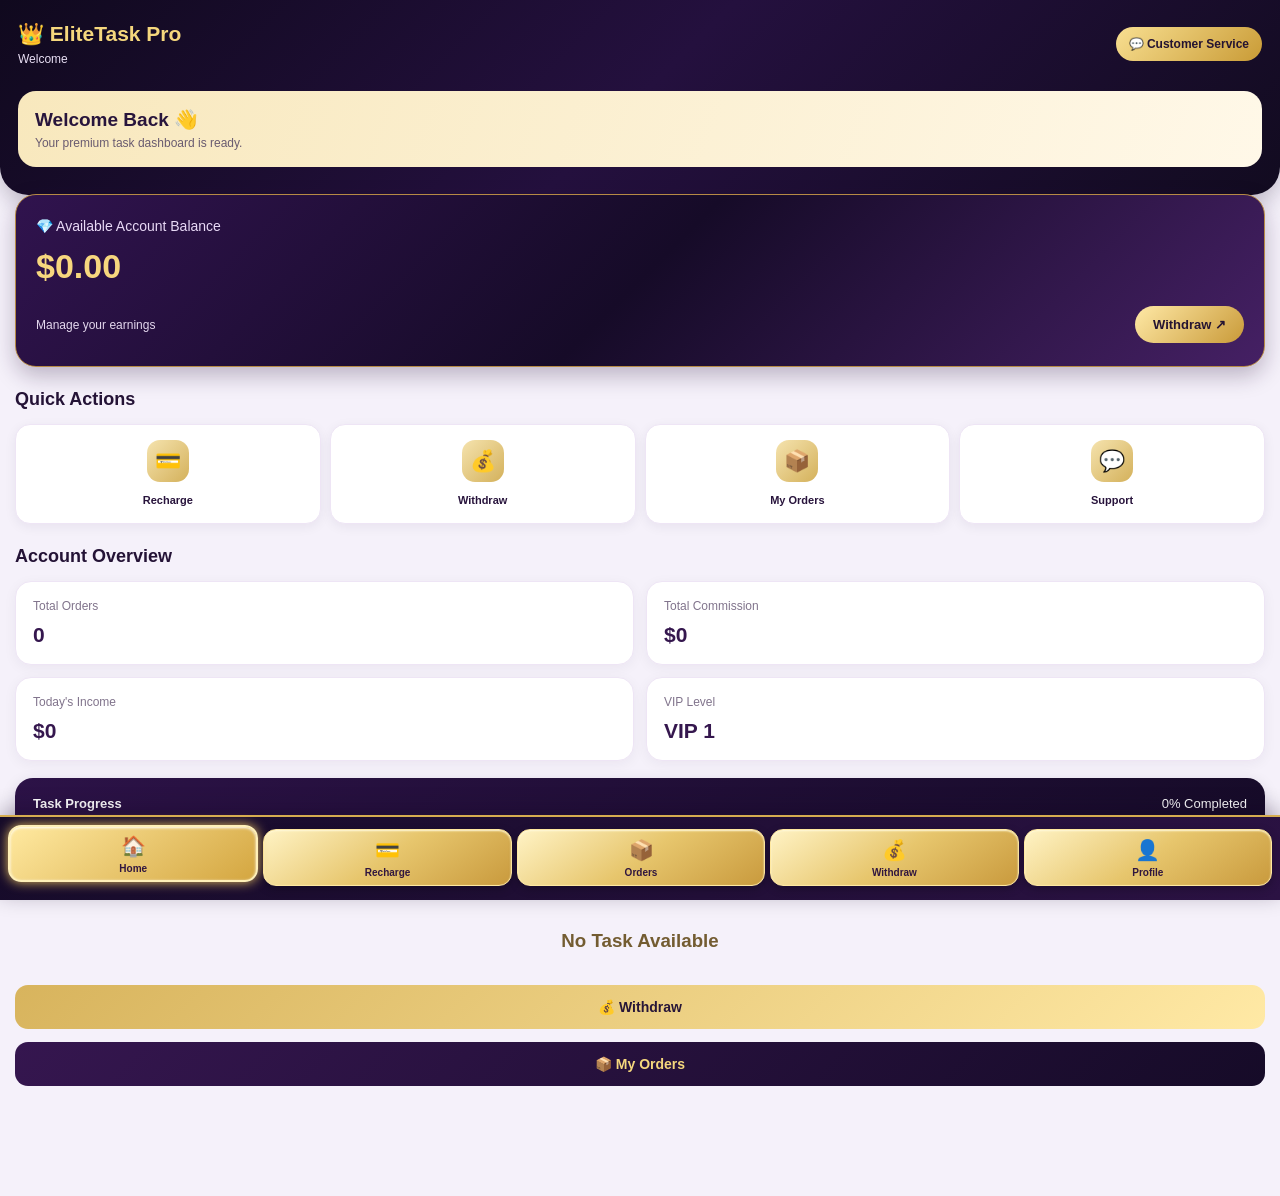
==== commit 43113f2f: "Update dashboard.html" ====
--- a/dashboard.html
+++ b/dashboard.html
@@ -12,7 +12,7 @@
  font-family:Arial,sans-serif;
  background:#f5f1fa;
  color:#211b2d;
- padding-bottom:95px;
+ padding-bottom:110px;
 }
 .topbar{
  background:linear-gradient(135deg,#10091e,#24103e,#120b20);
@@ -30,7 +30,6 @@
  font-size:21px;
  font-weight:900;
  color:#f5d77d;
- letter-spacing:.5px;
 }
 .logo small{
  display:block;
@@ -67,253 +66,134 @@
  box-shadow:0 9px 22px #24103845;
  border:1px solid #b68a45;
 }
-.balance-card h3{
- font-size:14px;
- color:#e8d9f6;
- font-weight:normal;
-}
-.balance-card h1{
- color:#f7d77e;
- font-size:34px;
- margin:13px 0 20px;
-}
-.balance-bottom{
- display:flex;
- justify-content:space-between;
- align-items:center;
-}
+.balance-card h3{font-size:14px;color:#e8d9f6;font-weight:normal}
+.balance-card h1{color:#f7d77e;font-size:34px;margin:13px 0 20px}
+.balance-bottom{display:flex;justify-content:space-between;align-items:center}
 .balance-bottom span{font-size:12px;color:#e4d8ee}
 .balance-bottom a{
  background:linear-gradient(135deg,#ffe9a6,#c99a39);
- color:#251432;
- padding:11px 18px;
- border-radius:20px;
- text-decoration:none;
- font-size:13px;
- font-weight:bold;
-}
-
+ color:#251432;padding:11px 18px;border-radius:20px;
+ text-decoration:none;font-size:13px;font-weight:bold;
+}
 .container{padding:0 15px}
-.section-title{
- font-size:18px;
- margin:22px 0 14px;
- color:#241336;
-}
-.quick-actions{
- display:grid;
- grid-template-columns:repeat(4,1fr);
- gap:9px;
-}
+.section-title{font-size:18px;margin:22px 0 14px;color:#241336}
+.quick-actions{display:grid;grid-template-columns:repeat(4,1fr);gap:9px}
 .action{
- text-align:center;
- background:white;
- border-radius:15px;
- padding:15px 4px;
- box-shadow:0 3px 12px #24103810;
- text-decoration:none;
- color:#28143c;
+ text-align:center;background:white;border-radius:15px;padding:15px 4px;
+ box-shadow:0 3px 12px #24103810;text-decoration:none;color:#28143c;
  border:1px solid #eee5f5;
 }
 .action .ico{
- width:42px;height:42px;
- display:flex;
- align-items:center;
- justify-content:center;
- margin:0 auto 8px;
- border-radius:13px;
- background:linear-gradient(135deg,#f5e3ae,#d4b15b);
- font-size:21px;
+ width:42px;height:42px;display:flex;align-items:center;justify-content:center;
+ margin:0 auto 8px;border-radius:13px;
+ background:linear-gradient(135deg,#f5e3ae,#d4b15b);font-size:21px;
 }
 .action span{font-size:11px;font-weight:bold}
-
-.stats{
- display:grid;
- grid-template-columns:repeat(2,1fr);
- gap:12px;
-}
+.stats{display:grid;grid-template-columns:repeat(2,1fr);gap:12px}
 .box{
- background:white;
- border-radius:16px;
- padding:17px;
- box-shadow:0 3px 13px #2410380d;
- border:1px solid #eee5f5;
-}
-.box h4{
- font-size:12px;
- color:#81748c;
- font-weight:normal;
- margin-bottom:10px;
-}
-.box span{
- font-size:21px;
- color:#35174e;
- font-weight:bold;
-}
-
+ background:white;border-radius:16px;padding:17px;
+ box-shadow:0 3px 13px #2410380d;border:1px solid #eee5f5;
+}
+.box h4{font-size:12px;color:#81748c;font-weight:normal;margin-bottom:10px}
+.box span{font-size:21px;color:#35174e;font-weight:bold}
 .progress-card{
- margin-top:17px;
- padding:18px;
- background:linear-gradient(135deg,#2c1247,#160b28);
- color:white;
- border-radius:18px;
- box-shadow:0 5px 15px #24103825;
-}
-.progress-head{
- display:flex;
- justify-content:space-between;
- margin-bottom:13px;
- font-size:13px;
-}
-.progress-track{
- background:#59436b;
- height:9px;
- border-radius:20px;
- overflow:hidden;
-}
+ margin-top:17px;padding:18px;background:linear-gradient(135deg,#2c1247,#160b28);
+ color:white;border-radius:18px;box-shadow:0 5px 15px #24103825;
+}
+.progress-head{display:flex;justify-content:space-between;margin-bottom:13px;font-size:13px}
+.progress-track{background:#59436b;height:9px;border-radius:20px;overflow:hidden}
 .progress-fill{
- width:0%;
- height:100%;
- background:linear-gradient(90deg,#d5aa4c,#ffe9a1);
- border-radius:20px;
-}
-
-.task-heading{
- display:flex;
- justify-content:space-between;
- align-items:center;
- margin:24px 0 13px;
-}
+ width:0%;height:100%;
+ background:linear-gradient(90deg,#d5aa4c,#ffe9a1);border-radius:20px;
+}
+.task-heading{display:flex;justify-content:space-between;align-items:center;margin:24px 0 13px}
 .task-heading h2{font-size:18px}
 .task-heading span{font-size:12px;color:#97702d}
-
-/* GOLDEN TASK BOXES */
-#taskList{
- display:grid;
- grid-template-columns:1fr;
- gap:14px;
-}
-
+#taskList{display:grid;grid-template-columns:1fr;gap:14px}
 .product-card{
- display:flex;
- align-items:center;
- gap:13px;
- padding:14px;
- border-radius:18px;
+ display:flex;align-items:center;gap:13px;padding:14px;border-radius:18px;
  background:linear-gradient(135deg,#fff9df,#f4df9b,#d5ad4e);
- border:1.5px solid #b98a27;
- box-shadow:0 5px 15px rgba(120,83,15,.20);
-}
-
+ border:1.5px solid #b98a27;box-shadow:0 5px 15px rgba(120,83,15,.20);
+}
 .product-card img{
- width:90px;
- height:95px;
- object-fit:cover;
- border-radius:13px;
- border:2px solid #c69a3b;
- background:#fff4d1;
-}
-
+ width:90px;height:95px;object-fit:cover;border-radius:13px;
+ border:2px solid #c69a3b;background:#fff4d1;
+}
 .product-info{flex:1;min-width:0}
-.product-info h3{
- color:#241334;
- font-size:16px;
- font-weight:800;
- margin:4px 0 8px;
-}
-.product-info p{
- color:#493516;
- font-size:12px;
- margin-top:7px;
-}
-
+.product-info h3{color:#241334;font-size:16px;font-weight:800;margin:4px 0 8px}
+.product-info p{color:#493516;font-size:12px;margin-top:7px}
 .start-btn{
- margin-top:10px;
- background:linear-gradient(135deg,#241033,#482064);
- color:#ffe49a;
- border:1px solid #d2a843;
- border-radius:25px;
- padding:11px 18px;
- font-weight:bold;
- box-shadow:0 3px 8px #68451c35;
-}
-.start-btn:active{transform:scale(.97)}
-
+ margin-top:10px;background:linear-gradient(135deg,#241033,#482064);
+ color:#ffe49a;border:1px solid #d2a843;border-radius:25px;
+ padding:11px 18px;font-weight:bold;
+}
 .withdraw-btn,.support-btn{
- width:100%;
- margin-top:13px;
- padding:14px;
- border:0;
- border-radius:13px;
- font-weight:bold;
- font-size:14px;
- background:linear-gradient(135deg,#d8b45d,#ffe9a5);
- color:#271638;
-}
-.support-btn{
- background:linear-gradient(135deg,#35164f,#160b28);
- color:#f5d77d;
-}
-
+ width:100%;margin-top:13px;padding:14px;border:0;border-radius:13px;
+ font-weight:bold;font-size:14px;
+ background:linear-gradient(135deg,#d8b45d,#ffe9a5);color:#271638;
+}
+.support-btn{background:linear-gradient(135deg,#35164f,#160b28);color:#f5d77d}
+
+/* GOLDEN BOTTOM NAVIGATION */
 .navbar{
  position:fixed;
  bottom:0;left:0;right:0;
  display:flex;
  justify-content:space-around;
- background:linear-gradient(135deg,#170b29,#301448);
- padding:12px 3px 10px;
- box-shadow:0 -4px 18px #160b2d30;
+ align-items:center;
+ gap:5px;
+ padding:12px 8px 14px;
+ background:linear-gradient(135deg,#160b29,#2b1243);
+ border-top:2px solid #d6ad50;
+ box-shadow:0 -5px 20px rgba(20,8,35,.30);
  z-index:100;
 }
 .navbar a{
- color:#c9b9d9;
- text-decoration:none;
+ flex:1;
+ min-width:0;
+ min-height:57px;
  display:flex;
  flex-direction:column;
  align-items:center;
+ justify-content:center;
  gap:5px;
- font-size:19px;
- min-width:18%;
-}
-.navbar a span{font-size:10px}
-.navbar a.active{color:#f5d77d}
+ text-decoration:none;
+ color:#382348;
+ font-size:20px;
+ font-weight:bold;
+ background:linear-gradient(145deg,#fff3c5,#e7c66d,#c99a3d);
+ border:1px solid #ffe8a0;
+ border-radius:13px;
+ box-shadow:0 3px 8px rgba(0,0,0,.25),inset 0 1px 2px #fff9d9;
+ transition:.2s;
+}
+.navbar a span{font-size:10px;color:#30163f;font-weight:bold}
+.navbar a.active{
+ background:linear-gradient(145deg,#ffe9a0,#d4a640);
+ border:2px solid #fff0b8;
+ box-shadow:0 0 12px #e5bd5b, inset 0 1px 3px #fff;
+ transform:translateY(-4px);
+}
+.navbar a:active{transform:scale(.94)}
 
 .popup{
- display:none;
- position:fixed;
- inset:0;
- background:#10091dcc;
- align-items:center;
- justify-content:center;
- z-index:200;
- padding:20px;
+ display:none;position:fixed;inset:0;background:#10091dcc;
+ align-items:center;justify-content:center;z-index:200;padding:20px;
 }
 .popup-content{
- background:white;
- width:100%;
- max-width:360px;
- padding:22px;
- border-radius:20px;
- text-align:center;
+ background:white;width:100%;max-width:360px;padding:22px;
+ border-radius:20px;text-align:center;
 }
 .popup-content h2{color:#32164c;margin-bottom:15px}
 .popup-content img{
- width:100%;
- max-height:180px;
- object-fit:cover;
- border-radius:12px;
- margin-bottom:12px;
+ width:100%;max-height:180px;object-fit:cover;border-radius:12px;margin-bottom:12px;
 }
 .popup-content p{margin:12px 0}
 #closePopup{
- width:100%;
- padding:13px;
- border:0;
- border-radius:12px;
+ width:100%;padding:13px;border:0;border-radius:12px;
  background:linear-gradient(135deg,#35164f,#160b28);
- color:#f5d77d;
- font-weight:bold;
-}
-
+ color:#f5d77d;font-weight:bold;
+}
 @media(max-width:360px){
  .quick-actions{gap:5px}
  .action span{font-size:10px}
@@ -321,6 +201,9 @@
  .product-card img{width:78px;height:85px}
  .product-info h3{font-size:14px}
  .start-btn{padding:9px 13px;font-size:12px}
+ .navbar{padding-left:5px;padding-right:5px;gap:4px}
+ .navbar a{min-height:53px}
+ .navbar a span{font-size:9px}
 }
 </style>
 </head>
@@ -337,7 +220,6 @@
    <button class="support-top">💬 Customer Service</button>
   </a>
  </div>
-
  <div class="welcome">
   <h2>Welcome Back 👋</h2>
   <p>Your premium task dashboard is ready.</p>
@@ -354,53 +236,20 @@
 </div>
 
 <main class="container">
-
  <h2 class="section-title">Quick Actions</h2>
-
  <div class="quick-actions">
-  <a class="action" href="recharge.html">
-   <div class="ico">💳</div>
-   <span>Recharge</span>
-  </a>
-
-  <a class="action" href="withdraw.html">
-   <div class="ico">💰</div>
-   <span>Withdraw</span>
-  </a>
-
-  <a class="action" href="orders.html">
-   <div class="ico">📦</div>
-   <span>My Orders</span>
-  </a>
-
-  <a class="action" href="support.html">
-   <div class="ico">💬</div>
-   <span>Support</span>
-  </a>
+  <a class="action" href="recharge.html"><div class="ico">💳</div><span>Recharge</span></a>
+  <a class="action" href="withdraw.html"><div class="ico">💰</div><span>Withdraw</span></a>
+  <a class="action" href="orders.html"><div class="ico">📦</div><span>My Orders</span></a>
+  <a class="action" href="support.html"><div class="ico">💬</div><span>Support</span></a>
  </div>
 
  <h2 class="section-title">Account Overview</h2>
-
  <div class="stats">
-  <div class="box">
-   <h4>Total Orders</h4>
-   <span id="orders">0</span>
-  </div>
-
-  <div class="box">
-   <h4>Total Commission</h4>
-   <span id="commission">$0</span>
-  </div>
-
-  <div class="box">
-   <h4>Today's Income</h4>
-   <span id="todayIncome">$0</span>
-  </div>
-
-  <div class="box">
-   <h4>VIP Level</h4>
-   <span>VIP 1</span>
-  </div>
+  <div class="box"><h4>Total Orders</h4><span id="orders">0</span></div>
+  <div class="box"><h4>Total Commission</h4><span id="commission">$0</span></div>
+  <div class="box"><h4>Today's Income</h4><span id="todayIncome">$0</span></div>
+  <div class="box"><h4>VIP Level</h4><span>VIP 1</span></div>
  </div>
 
  <div class="progress-card">
@@ -417,17 +266,10 @@
   <h2>🔥 Available Tasks</h2>
   <span>Start earning</span>
  </div>
-
  <div id="taskList">No Task Available</div>
 
- <a href="withdraw.html">
-  <button class="withdraw-btn">💰 Withdraw</button>
- </a>
-
- <a href="orders.html">
-  <button class="support-btn">📦 My Orders</button>
- </a>
-
+ <a href="withdraw.html"><button class="withdraw-btn">💰 Withdraw</button></a>
+ <a href="orders.html"><button class="support-btn">📦 My Orders</button></a>
 </main>
 
 <nav class="navbar">
@@ -450,14 +292,12 @@
 </div>
 
 <script type="module" src="script.js"></script>
-
 <script>
 let tasks = JSON.parse(localStorage.getItem("tasks")) || [];
 let selectedTask = null;
 
 function loadTasks(){
  let html = "";
-
  if(tasks.length === 0){
   html = "<h3 style='text-align:center;padding:20px;color:#735c31'>No Task Available</h3>";
  }else{
@@ -465,68 +305,47 @@
    html += `
    <div class="product-card">
     <img src="${task.image || ''}" alt="Task">
-
     <div class="product-info">
      <h3>${task.name || 'Task'}</h3>
-
      <p>Task Price: <b>Rs ${task.reward || 0}</b></p>
-
-     <p>
-      Commission: <b>Rs ${task.commission || 0}</b>
-     </p>
-
-     <button class="start-btn" onclick="openTask(${index})">
-      🚀 Start Task
-     </button>
+     <p>Commission: <b>Rs ${task.commission || 0}</b></p>
+     <button class="start-btn" onclick="openTask(${index})">🚀 Start Task</button>
     </div>
    </div>`;
   });
  }
-
- document.getElementById("taskList").innerHTML = html;
-}
-
+ document.getElementById("taskList").innerHTML=html;
+}
 loadTasks();
 
 window.openTask=function(index){
  selectedTask=tasks[index];
-
- let balance=parseFloat(
-  document.getElementById("balance").innerText.replace(/[^0-9.-]/g,"")
- ) || 0;
-
- let price=parseFloat(selectedTask.reward) || 0;
-
- if(balance < price){
-  alert("❌ Insufficient Balance\n\nRequired Balance: Rs "+price+
-  "\nYour Balance: "+balance);
+ let balance=parseFloat(document.getElementById("balance").innerText.replace(/[^0-9.-]/g,""))||0;
+ let price=parseFloat(selectedTask.reward)||0;
+ if(balance<price){
+  alert("❌ Insufficient Balance\n\nRequired Balance: Rs "+price+"\nYour Balance: "+balance);
   return;
  }
-
- document.getElementById("popupImage").src=selectedTask.image || "";
- document.getElementById("popupName").innerText=selectedTask.name || "Task";
+ document.getElementById("popupImage").src=selectedTask.image||"";
+ document.getElementById("popupName").innerText=selectedTask.name||"Task";
  document.getElementById("popupPrice").innerText="Rs "+price;
  document.getElementById("popup").style.display="flex";
 };
 
 document.getElementById("closePopup").onclick=function(){
  if(!selectedTask)return;
-
- let orders=JSON.parse(localStorage.getItem("orders")) || [];
-
+ let orders=JSON.parse(localStorage.getItem("orders"))||[];
  orders.push({
   image:selectedTask.image,
   name:selectedTask.name,
   price:selectedTask.reward,
-  commission:selectedTask.commission || 0,
+  commission:selectedTask.commission||0,
   status:"Pending",
   date:new Date().toLocaleString()
  });
-
  localStorage.setItem("orders",JSON.stringify(orders));
  document.getElementById("orders").innerText=orders.length;
  document.getElementById("popup").style.display="none";
-
  alert("✅ Task Submitted Successfully");
 };
 </script>
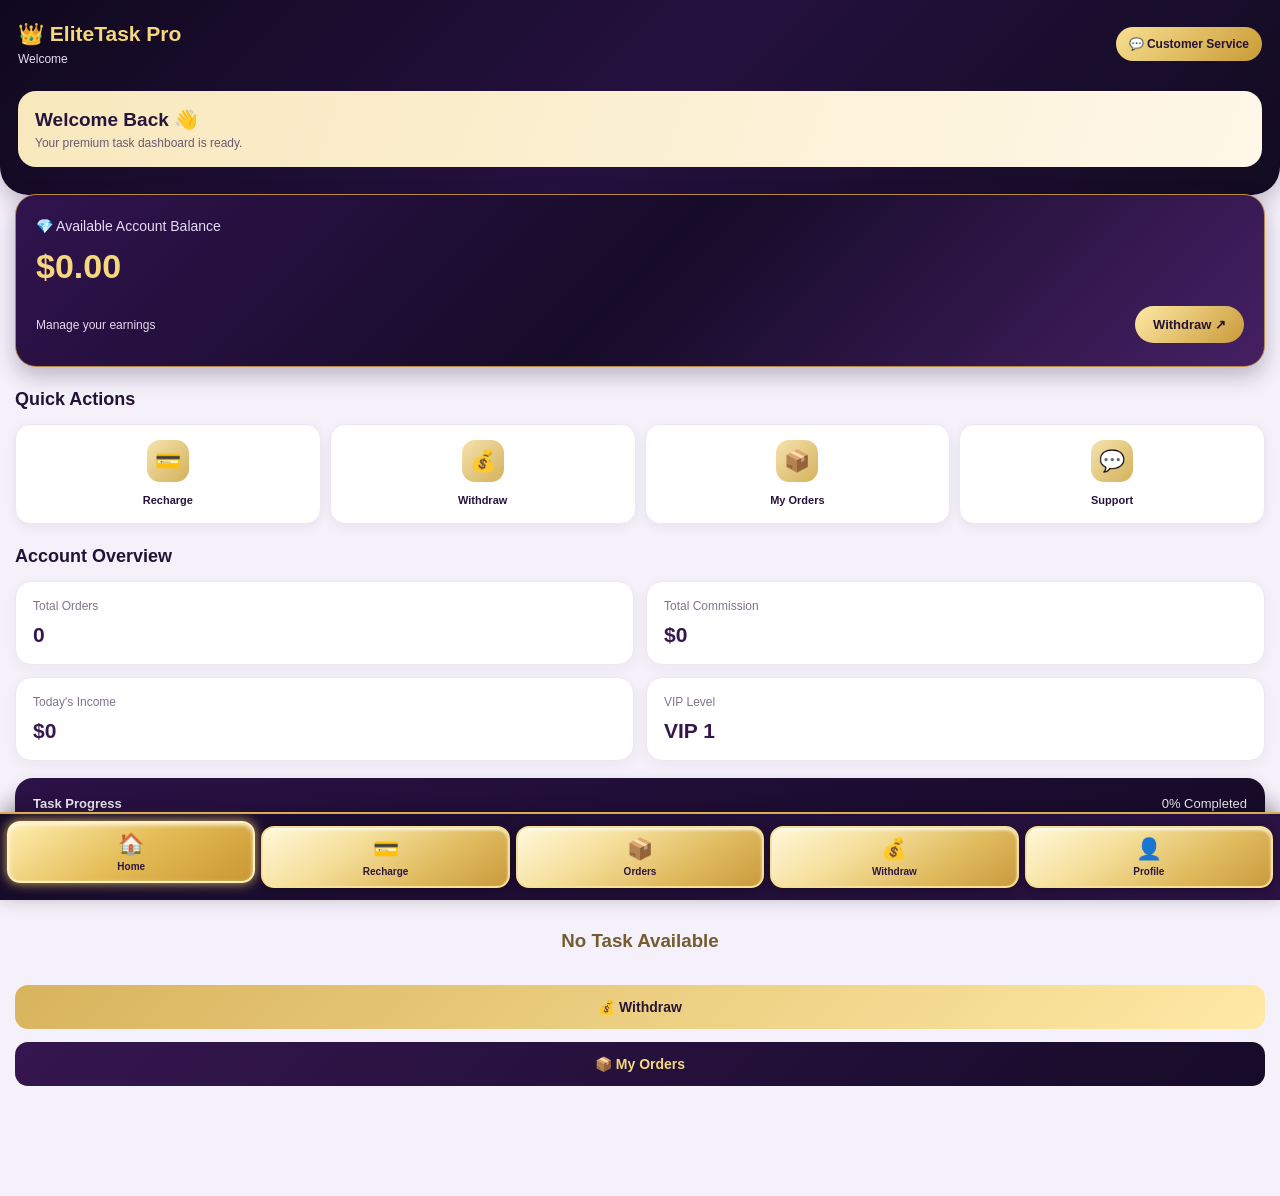
==== commit 4d3210f9: "Update dashboard.html" ====
--- a/dashboard.html
+++ b/dashboard.html
@@ -16,43 +16,21 @@
 }
 .topbar{
  background:linear-gradient(135deg,#10091e,#24103e,#120b20);
- color:#fff;
- padding:22px 18px 28px;
+ color:#fff;padding:22px 18px 28px;
  border-radius:0 0 28px 28px;
  box-shadow:0 7px 22px #160b2d40;
 }
-.top-head{
- display:flex;
- justify-content:space-between;
- align-items:center;
-}
-.logo{
- font-size:21px;
- font-weight:900;
- color:#f5d77d;
-}
-.logo small{
- display:block;
- color:#e8dff4;
- font-size:12px;
- font-weight:normal;
- margin-top:6px;
-}
+.top-head{display:flex;justify-content:space-between;align-items:center}
+.logo{font-size:21px;font-weight:900;color:#f5d77d}
+.logo small{display:block;color:#e8dff4;font-size:12px;font-weight:normal;margin-top:6px}
 .support-top{
  background:linear-gradient(135deg,#f8df91,#c99b36);
- border:0;
- padding:10px 13px;
- border-radius:22px;
- color:#241331;
- font-weight:bold;
- font-size:12px;
+ border:0;padding:10px 13px;border-radius:22px;
+ color:#241331;font-weight:bold;font-size:12px;
 }
 .welcome{
- margin-top:25px;
- background:linear-gradient(110deg,#f8e8bd,#fff8e8);
- padding:17px;
- border-radius:18px;
- color:#28153c;
+ margin-top:25px;background:linear-gradient(110deg,#f8e8bd,#fff8e8);
+ padding:17px;border-radius:18px;color:#28153c;
 }
 .welcome h2{font-size:19px;margin-bottom:5px}
 .welcome p{font-size:12px;color:#695b70}
@@ -60,11 +38,8 @@
 .balance-card{
  margin:-1px 15px 20px;
  background:linear-gradient(135deg,#30134e,#160b28,#452064);
- color:white;
- padding:23px 20px;
- border-radius:21px;
- box-shadow:0 9px 22px #24103845;
- border:1px solid #b68a45;
+ color:white;padding:23px 20px;border-radius:21px;
+ box-shadow:0 9px 22px #24103845;border:1px solid #b68a45;
 }
 .balance-card h3{font-size:14px;color:#e8d9f6;font-weight:normal}
 .balance-card h1{color:#f7d77e;font-size:34px;margin:13px 0 20px}
@@ -134,45 +109,49 @@
 }
 .support-btn{background:linear-gradient(135deg,#35164f,#160b28);color:#f5d77d}
 
-/* GOLDEN BOTTOM NAVIGATION */
+/* INDIVIDUAL GOLDEN BOTTOM NAV BOXES */
 .navbar{
  position:fixed;
- bottom:0;left:0;right:0;
+ left:0;right:0;bottom:0;
+ z-index:9999;
  display:flex;
- justify-content:space-around;
  align-items:center;
- gap:5px;
- padding:12px 8px 14px;
+ justify-content:space-between;
+ gap:6px;
+ padding:12px 7px;
  background:linear-gradient(135deg,#160b29,#2b1243);
  border-top:2px solid #d6ad50;
- box-shadow:0 -5px 20px rgba(20,8,35,.30);
- z-index:100;
+ box-shadow:0 -5px 20px rgba(20,8,35,.35);
 }
 .navbar a{
  flex:1;
  min-width:0;
- min-height:57px;
+ height:62px;
  display:flex;
  flex-direction:column;
  align-items:center;
  justify-content:center;
  gap:5px;
  text-decoration:none;
- color:#382348;
- font-size:20px;
+ color:#30163f!important;
+ background:linear-gradient(145deg,#fff8d9 0%,#f5df9b 35%,#dfba5d 70%,#c99a3d 100%);
+ border:2px solid #f8df91;
+ border-radius:13px;
+ box-shadow:0 3px 9px rgba(0,0,0,.28),inset 0 2px 3px rgba(255,255,255,.8);
+ font-size:21px;
  font-weight:bold;
- background:linear-gradient(145deg,#fff3c5,#e7c66d,#c99a3d);
- border:1px solid #ffe8a0;
- border-radius:13px;
- box-shadow:0 3px 8px rgba(0,0,0,.25),inset 0 1px 2px #fff9d9;
- transition:.2s;
-}
-.navbar a span{font-size:10px;color:#30163f;font-weight:bold}
+ transition:transform .2s,box-shadow .2s;
+}
+.navbar a span{
+ color:#30163f!important;
+ font-size:10px;
+ font-weight:900;
+}
 .navbar a.active{
- background:linear-gradient(145deg,#ffe9a0,#d4a640);
- border:2px solid #fff0b8;
- box-shadow:0 0 12px #e5bd5b, inset 0 1px 3px #fff;
- transform:translateY(-4px);
+ background:linear-gradient(145deg,#ffeeb1,#e4bd58,#c99731);
+ border:2px solid #fff1bd;
+ box-shadow:0 0 12px rgba(255,215,105,.8),inset 0 2px 4px rgba(255,255,255,.8);
+ transform:translateY(-5px);
 }
 .navbar a:active{transform:scale(.94)}
 
@@ -201,8 +180,8 @@
  .product-card img{width:78px;height:85px}
  .product-info h3{font-size:14px}
  .start-btn{padding:9px 13px;font-size:12px}
- .navbar{padding-left:5px;padding-right:5px;gap:4px}
- .navbar a{min-height:53px}
+ .navbar{gap:4px;padding:10px 5px}
+ .navbar a{height:56px;border-radius:11px}
  .navbar a span{font-size:9px}
 }
 </style>
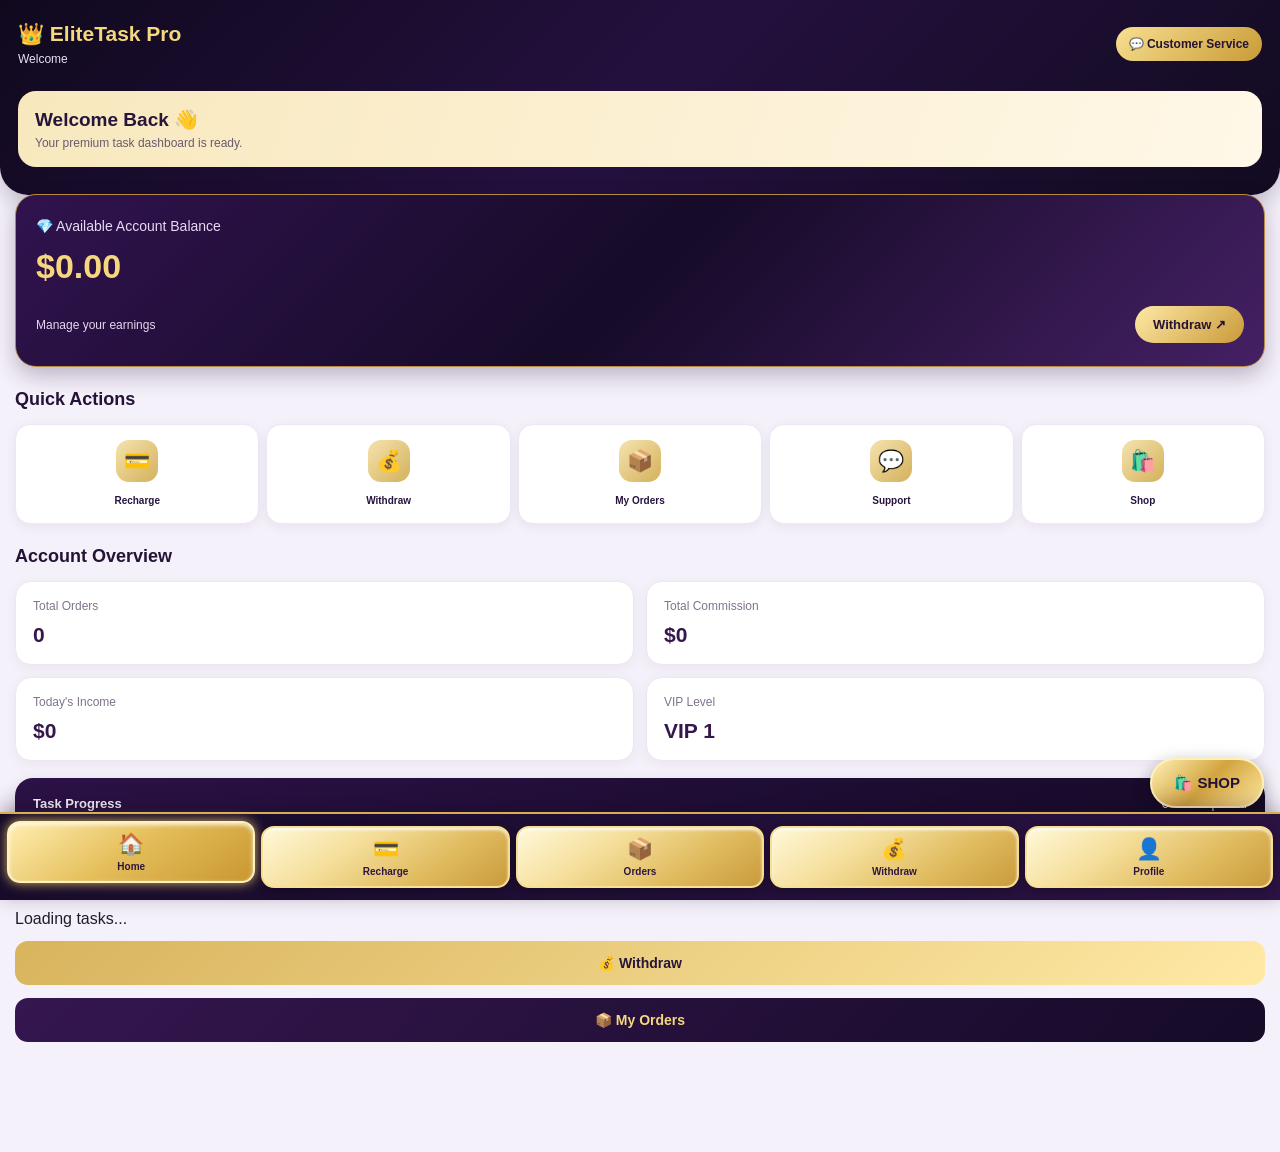
==== commit 4981ec5c: "Update dashboard.html" ====
--- a/dashboard.html
+++ b/dashboard.html
@@ -1,4 +1,3 @@
-
 <!DOCTYPE html>
 <html lang="en">
 <head>
@@ -8,181 +7,83 @@
 
 <style>
 *{margin:0;padding:0;box-sizing:border-box}
-body{
- font-family:Arial,sans-serif;
- background:#f5f1fa;
- color:#211b2d;
- padding-bottom:110px;
-}
-.topbar{
- background:linear-gradient(135deg,#10091e,#24103e,#120b20);
- color:#fff;padding:22px 18px 28px;
- border-radius:0 0 28px 28px;
- box-shadow:0 7px 22px #160b2d40;
-}
+body{font-family:Arial,sans-serif;background:#f5f1fa;color:#211b2d;padding-bottom:110px}
+.topbar{background:linear-gradient(135deg,#10091e,#24103e,#120b20);color:#fff;padding:22px 18px 28px;border-radius:0 0 28px 28px;box-shadow:0 7px 22px #160b2d40}
 .top-head{display:flex;justify-content:space-between;align-items:center}
 .logo{font-size:21px;font-weight:900;color:#f5d77d}
 .logo small{display:block;color:#e8dff4;font-size:12px;font-weight:normal;margin-top:6px}
-.support-top{
- background:linear-gradient(135deg,#f8df91,#c99b36);
- border:0;padding:10px 13px;border-radius:22px;
- color:#241331;font-weight:bold;font-size:12px;
-}
-.welcome{
- margin-top:25px;background:linear-gradient(110deg,#f8e8bd,#fff8e8);
- padding:17px;border-radius:18px;color:#28153c;
-}
+.support-top{background:linear-gradient(135deg,#f8df91,#c99b36);border:0;padding:10px 13px;border-radius:22px;color:#241331;font-weight:bold;font-size:12px}
+.welcome{margin-top:25px;background:linear-gradient(110deg,#f8e8bd,#fff8e8);padding:17px;border-radius:18px;color:#28153c}
 .welcome h2{font-size:19px;margin-bottom:5px}
 .welcome p{font-size:12px;color:#695b70}
-
-.balance-card{
- margin:-1px 15px 20px;
- background:linear-gradient(135deg,#30134e,#160b28,#452064);
- color:white;padding:23px 20px;border-radius:21px;
- box-shadow:0 9px 22px #24103845;border:1px solid #b68a45;
-}
+.balance-card{margin:-1px 15px 20px;background:linear-gradient(135deg,#30134e,#160b28,#452064);color:white;padding:23px 20px;border-radius:21px;box-shadow:0 9px 22px #24103845;border:1px solid #b68a45}
 .balance-card h3{font-size:14px;color:#e8d9f6;font-weight:normal}
 .balance-card h1{color:#f7d77e;font-size:34px;margin:13px 0 20px}
 .balance-bottom{display:flex;justify-content:space-between;align-items:center}
 .balance-bottom span{font-size:12px;color:#e4d8ee}
-.balance-bottom a{
- background:linear-gradient(135deg,#ffe9a6,#c99a39);
- color:#251432;padding:11px 18px;border-radius:20px;
- text-decoration:none;font-size:13px;font-weight:bold;
-}
+.balance-bottom a{background:linear-gradient(135deg,#ffe9a6,#c99a39);color:#251432;padding:11px 18px;border-radius:20px;text-decoration:none;font-size:13px;font-weight:bold}
 .container{padding:0 15px}
 .section-title{font-size:18px;margin:22px 0 14px;color:#241336}
-.quick-actions{display:grid;grid-template-columns:repeat(4,1fr);gap:9px}
-.action{
- text-align:center;background:white;border-radius:15px;padding:15px 4px;
- box-shadow:0 3px 12px #24103810;text-decoration:none;color:#28143c;
- border:1px solid #eee5f5;
-}
-.action .ico{
- width:42px;height:42px;display:flex;align-items:center;justify-content:center;
- margin:0 auto 8px;border-radius:13px;
- background:linear-gradient(135deg,#f5e3ae,#d4b15b);font-size:21px;
-}
-.action span{font-size:11px;font-weight:bold}
+.quick-actions{display:grid;grid-template-columns:repeat(5,minmax(0,1fr));gap:7px}
+.action{text-align:center;background:white;border-radius:15px;padding:15px 4px;box-shadow:0 3px 12px #24103810;text-decoration:none;color:#28143c;border:1px solid #eee5f5}
+.action .ico{width:42px;height:42px;display:flex;align-items:center;justify-content:center;margin:0 auto 8px;border-radius:13px;background:linear-gradient(135deg,#f5e3ae,#d4b15b);font-size:21px}
+.action span{font-size:10px;font-weight:bold}
+
+/* SHOP BUTTON AND POPUP */
+.elite-shop-button{position:fixed;right:16px;bottom:92px;z-index:9998;border:2px solid #fff0b5;border-radius:30px;padding:14px 22px;background:linear-gradient(135deg,#fff0b5,#d3a43f,#ffe8a0);color:#241334;font-size:15px;font-weight:900;box-shadow:0 5px 18px #0005;cursor:pointer}
+.shop-overlay{display:none;position:fixed;inset:0;background:#10091ddd;z-index:100000;align-items:center;justify-content:center;padding:18px;overflow-y:auto}
+.shop-box{background:#fff;width:100%;max-width:360px;border-radius:20px;padding:22px;text-align:center;box-shadow:0 10px 35px #0005;max-height:90vh;overflow-y:auto}
+.shop-box h2{color:#32164c;margin-bottom:16px}
+.amount-grid{display:grid;grid-template-columns:repeat(2,1fr);gap:9px;max-height:55vh;overflow-y:auto}
+.amount-btn{padding:14px 7px;border:1px solid #d5ad4e;border-radius:12px;background:linear-gradient(135deg,#fff8df,#f0d68d);color:#241334;font-weight:800;font-size:16px}
+.amount-btn:active{transform:scale(.97)}
+.deposit-back{width:100%;padding:10px;border:0;border-radius:10px;background:#eee7f4;color:#32164c;font-weight:bold;margin-top:10px}
+.deposit-submit{width:100%;padding:13px;border:0;border-radius:12px;background:linear-gradient(135deg,#35164f,#160b28);color:#f5d77d;font-weight:bold;margin-top:12px}
+#depositScreenshot{width:100%;padding:10px;border:1px dashed #b98a27;border-radius:10px;background:#fff;font-size:13px}
+#screenshotPreview{display:none;width:100%;max-height:180px;object-fit:contain;margin-top:10px;border-radius:10px}
+.deposit-note{font-size:12px;color:#705d3b;line-height:1.5;margin:10px 0}
+.payment-details{display:none;margin-top:12px;padding:15px;border:1px solid #e4cf91;border-radius:14px;background:#fffaf0;color:#28153c}
+.payment-details p{margin:9px 0;font-size:14px}
+.copy-number{width:100%;padding:12px;border:0;border-radius:12px;background:linear-gradient(135deg,#35164f,#160b28);color:#f5d77d;font-weight:bold;margin-top:8px}
+.shop-close{width:100%;padding:12px;border:0;border-radius:12px;background:#eee7f4;color:#32164c;font-weight:bold;margin-top:12px}
+
 .stats{display:grid;grid-template-columns:repeat(2,1fr);gap:12px}
-.box{
- background:white;border-radius:16px;padding:17px;
- box-shadow:0 3px 13px #2410380d;border:1px solid #eee5f5;
-}
+.box{background:white;border-radius:16px;padding:17px;box-shadow:0 3px 13px #2410380d;border:1px solid #eee5f5}
 .box h4{font-size:12px;color:#81748c;font-weight:normal;margin-bottom:10px}
 .box span{font-size:21px;color:#35174e;font-weight:bold}
-.progress-card{
- margin-top:17px;padding:18px;background:linear-gradient(135deg,#2c1247,#160b28);
- color:white;border-radius:18px;box-shadow:0 5px 15px #24103825;
-}
+.progress-card{margin-top:17px;padding:18px;background:linear-gradient(135deg,#2c1247,#160b28);color:white;border-radius:18px;box-shadow:0 5px 15px #24103825}
 .progress-head{display:flex;justify-content:space-between;margin-bottom:13px;font-size:13px}
 .progress-track{background:#59436b;height:9px;border-radius:20px;overflow:hidden}
-.progress-fill{
- width:0%;height:100%;
- background:linear-gradient(90deg,#d5aa4c,#ffe9a1);border-radius:20px;
-}
+.progress-fill{width:0%;height:100%;background:linear-gradient(90deg,#d5aa4c,#ffe9a1);border-radius:20px}
 .task-heading{display:flex;justify-content:space-between;align-items:center;margin:24px 0 13px}
 .task-heading h2{font-size:18px}
 .task-heading span{font-size:12px;color:#97702d}
 #taskList{display:grid;grid-template-columns:1fr;gap:14px}
-.product-card{
- display:flex;align-items:center;gap:13px;padding:14px;border-radius:18px;
- background:linear-gradient(135deg,#fff9df,#f4df9b,#d5ad4e);
- border:1.5px solid #b98a27;box-shadow:0 5px 15px rgba(120,83,15,.20);
-}
-.product-card img{
- width:90px;height:95px;object-fit:cover;border-radius:13px;
- border:2px solid #c69a3b;background:#fff4d1;
-}
+.product-card{display:flex;align-items:center;gap:13px;padding:14px;border-radius:18px;background:linear-gradient(135deg,#fff9df,#f4df9b,#d5ad4e);border:1.5px solid #b98a27;box-shadow:0 5px 15px rgba(120,83,15,.20)}
+.product-card img{width:90px;height:95px;object-fit:cover;border-radius:13px;border:2px solid #c69a3b;background:#fff4d1}
 .product-info{flex:1;min-width:0}
 .product-info h3{color:#241334;font-size:16px;font-weight:800;margin:4px 0 8px}
 .product-info p{color:#493516;font-size:12px;margin-top:7px}
-.start-btn{
- margin-top:10px;background:linear-gradient(135deg,#241033,#482064);
- color:#ffe49a;border:1px solid #d2a843;border-radius:25px;
- padding:11px 18px;font-weight:bold;
-}
-.withdraw-btn,.support-btn{
- width:100%;margin-top:13px;padding:14px;border:0;border-radius:13px;
- font-weight:bold;font-size:14px;
- background:linear-gradient(135deg,#d8b45d,#ffe9a5);color:#271638;
-}
+.start-btn{margin-top:10px;background:linear-gradient(135deg,#241033,#482064);color:#ffe49a;border:1px solid #d2a843;border-radius:25px;padding:11px 18px;font-weight:bold}
+.withdraw-btn,.support-btn{width:100%;margin-top:13px;padding:14px;border:0;border-radius:13px;font-weight:bold;font-size:14px;background:linear-gradient(135deg,#d8b45d,#ffe9a5);color:#271638}
 .support-btn{background:linear-gradient(135deg,#35164f,#160b28);color:#f5d77d}
-
-/* INDIVIDUAL GOLDEN BOTTOM NAV BOXES */
-.navbar{
- position:fixed;
- left:0;right:0;bottom:0;
- z-index:9999;
- display:flex;
- align-items:center;
- justify-content:space-between;
- gap:6px;
- padding:12px 7px;
- background:linear-gradient(135deg,#160b29,#2b1243);
- border-top:2px solid #d6ad50;
- box-shadow:0 -5px 20px rgba(20,8,35,.35);
-}
-.navbar a{
- flex:1;
- min-width:0;
- height:62px;
- display:flex;
- flex-direction:column;
- align-items:center;
- justify-content:center;
- gap:5px;
- text-decoration:none;
- color:#30163f!important;
- background:linear-gradient(145deg,#fff8d9 0%,#f5df9b 35%,#dfba5d 70%,#c99a3d 100%);
- border:2px solid #f8df91;
- border-radius:13px;
- box-shadow:0 3px 9px rgba(0,0,0,.28),inset 0 2px 3px rgba(255,255,255,.8);
- font-size:21px;
- font-weight:bold;
- transition:transform .2s,box-shadow .2s;
-}
-.navbar a span{
- color:#30163f!important;
- font-size:10px;
- font-weight:900;
-}
-.navbar a.active{
- background:linear-gradient(145deg,#ffeeb1,#e4bd58,#c99731);
- border:2px solid #fff1bd;
- box-shadow:0 0 12px rgba(255,215,105,.8),inset 0 2px 4px rgba(255,255,255,.8);
- transform:translateY(-5px);
-}
+.navbar{position:fixed;left:0;right:0;bottom:0;z-index:9999;display:flex;align-items:center;justify-content:space-between;gap:6px;padding:12px 7px;background:linear-gradient(135deg,#160b29,#2b1243);border-top:2px solid #d6ad50;box-shadow:0 -5px 20px rgba(20,8,35,.35)}
+.navbar a{flex:1;min-width:0;height:62px;display:flex;flex-direction:column;align-items:center;justify-content:center;gap:5px;text-decoration:none;color:#30163f!important;background:linear-gradient(145deg,#fff8d9 0%,#f5df9b 35%,#dfba5d 70%,#c99a3d 100%);border:2px solid #f8df91;border-radius:13px;box-shadow:0 3px 9px rgba(0,0,0,.28),inset 0 2px 3px rgba(255,255,255,.8);font-size:21px;font-weight:bold;transition:transform .2s,box-shadow .2s}
+.navbar a span{color:#30163f!important;font-size:10px;font-weight:900}
+.navbar a.active{background:linear-gradient(145deg,#ffeeb1,#e4bd58,#c99731);border:2px solid #fff1bd;box-shadow:0 0 12px rgba(255,215,105,.8),inset 0 2px 4px rgba(255,255,255,.8);transform:translateY(-5px)}
 .navbar a:active{transform:scale(.94)}
-
-.popup{
- display:none;position:fixed;inset:0;background:#10091dcc;
- align-items:center;justify-content:center;z-index:200;padding:20px;
-}
-.popup-content{
- background:white;width:100%;max-width:360px;padding:22px;
- border-radius:20px;text-align:center;
-}
+.popup{display:none;position:fixed;inset:0;background:#10091dcc;align-items:center;justify-content:center;z-index:200;padding:20px}
+.popup-content{background:white;width:100%;max-width:360px;padding:22px;border-radius:20px;text-align:center}
 .popup-content h2{color:#32164c;margin-bottom:15px}
-.popup-content img{
- width:100%;max-height:180px;object-fit:cover;border-radius:12px;margin-bottom:12px;
-}
+.popup-content img{width:100%;max-height:180px;object-fit:cover;border-radius:12px;margin-bottom:12px}
 .popup-content p{margin:12px 0}
-#closePopup{
- width:100%;padding:13px;border:0;border-radius:12px;
- background:linear-gradient(135deg,#35164f,#160b28);
- color:#f5d77d;font-weight:bold;
-}
+#closePopup{width:100%;padding:13px;border:0;border-radius:12px;background:linear-gradient(135deg,#35164f,#160b28);color:#f5d77d;font-weight:bold}
 @media(max-width:360px){
- .quick-actions{gap:5px}
- .action span{font-size:10px}
- .balance-card h1{font-size:29px}
- .product-card img{width:78px;height:85px}
- .product-info h3{font-size:14px}
- .start-btn{padding:9px 13px;font-size:12px}
- .navbar{gap:4px;padding:10px 5px}
- .navbar a{height:56px;border-radius:11px}
- .navbar a span{font-size:9px}
+.quick-actions{gap:4px}.action{padding:12px 2px}.action .ico{width:36px;height:36px;font-size:18px}.action span{font-size:9px}.balance-card h1{font-size:29px}
+.product-card img{width:78px;height:85px}.product-info h3{font-size:14px}
+.start-btn{padding:9px 13px;font-size:12px}
+.navbar{gap:4px;padding:10px 5px}.navbar a{height:56px;border-radius:11px}
+.navbar a span{font-size:9px}
 }
 </style>
 </head>
@@ -191,13 +92,8 @@
 
 <header class="topbar">
  <div class="top-head">
-  <div class="logo">
-   👑 EliteTask Pro
-   <small id="welcomeName">Welcome</small>
-  </div>
-  <a href="support.html">
-   <button class="support-top">💬 Customer Service</button>
-  </a>
+  <div class="logo">👑 EliteTask Pro<small id="welcomeName">Welcome</small></div>
+  <a href="support.html"><button class="support-top">💬 Customer Service</button></a>
  </div>
  <div class="welcome">
   <h2>Welcome Back 👋</h2>
@@ -217,10 +113,11 @@
 <main class="container">
  <h2 class="section-title">Quick Actions</h2>
  <div class="quick-actions">
-  <a class="action" href="recharge.html"><div class="ico">💳</div><span>Recharge</span></a>
+  <a class="action" href="#" onclick="openShop();return false;"><div class="ico">💳</div><span>Recharge</span></a>
   <a class="action" href="withdraw.html"><div class="ico">💰</div><span>Withdraw</span></a>
   <a class="action" href="orders.html"><div class="ico">📦</div><span>My Orders</span></a>
   <a class="action" href="support.html"><div class="ico">💬</div><span>Support</span></a>
+  <a class="action" href="#" onclick="openShop();return false;"><div class="ico">🛍️</div><span>Shop</span></a>
  </div>
 
  <h2 class="section-title">Account Overview</h2>
@@ -243,91 +140,276 @@
 
  <div class="task-heading">
   <h2>🔥 Available Tasks</h2>
-  <span>Start earning</span>
- </div>
- <div id="taskList">No Task Available</div>
+  <span id="taskNumber">Task 1</span>
+ </div>
+ <div id="taskList">Loading tasks...</div>
 
  <a href="withdraw.html"><button class="withdraw-btn">💰 Withdraw</button></a>
  <a href="orders.html"><button class="support-btn">📦 My Orders</button></a>
 </main>
 
+<button class="elite-shop-button" id="eliteShopButton" type="button"
+onclick="
+var o=document.getElementById('shopOverlay');
+var p=document.getElementById('paymentOptions');
+var d=document.getElementById('easyPaisaDetails');
+if(o){o.style.display='flex';}
+if(p){p.style.display='grid';}
+if(d){d.style.display='none';}
+">
+🛍️ SHOP
+</button>
+
 <nav class="navbar">
  <a href="dashboard.html" class="active">🏠<span>Home</span></a>
- <a href="recharge.html">💳<span>Recharge</span></a>
+ <a href="#" onclick="openShop();return false;">💳<span>Recharge</span></a>
  <a href="orders.html">📦<span>Orders</span></a>
  <a href="withdraw.html">💰<span>Withdraw</span></a>
  <a href="profile.html">👤<span>Profile</span></a>
 </nav>
+
+<!-- SHOP PAYMENT WINDOW -->
+<div class="shop-overlay" id="shopOverlay">
+ <div class="shop-box">
+  <h2>💳 Select Deposit Amount</h2>
+
+  <div id="paymentOptions" class="amount-grid">
+   <button class="amount-btn" onclick="selectDepositAmount(3000)">$3,000</button>
+   <button class="amount-btn" onclick="selectDepositAmount(5000)">$5,000</button>
+   <button class="amount-btn" onclick="selectDepositAmount(7000)">$7,000</button>
+   <button class="amount-btn" onclick="selectDepositAmount(15000)">$15,000</button>
+   <button class="amount-btn" onclick="selectDepositAmount(20000)">$20,000</button>
+   <button class="amount-btn" onclick="selectDepositAmount(30000)">$30,000</button>
+   <button class="amount-btn" onclick="selectDepositAmount(50000)">$50,000</button>
+   <button class="amount-btn" onclick="selectDepositAmount(100000)">$100,000</button>
+  </div>
+
+  <div class="payment-details" id="easyPaisaDetails">
+   <h3>🟢 EasyPaisa Payment</h3>
+   <p style="font-size:16px">Deposit Amount: <b id="selectedDepositAmount">$0</b></p>
+   <p>Account Title: <b id="easyPaisaTitle">Sheeraz Ali</b></p>
+   <p>Account Number: <b id="easyPaisaNumber">03495173106</b></p>
+
+   <button class="copy-number" onclick="copyEasyPaisa()">📋 Copy Account Number</button>
+
+   <p class="deposit-note">Payment karne ke baad transaction ka screenshot upload karein ya neeche paste karein.</p>
+
+   <input type="file" id="depositScreenshot" accept="image/*" onchange="previewDepositScreenshot(event)">
+
+   <div id="depositPasteArea" tabindex="0" onpaste="pasteDepositScreenshot(event)" style="margin-top:9px;padding:14px;border:2px dashed #c49a3c;border-radius:10px;background:#fff7dc;color:#503719;font-size:13px;outline:none">
+    📋 Yahan tap karein aur screenshot PASTE karein (long press → Paste)
+   </div>
+
+   <img id="screenshotPreview" alt="Payment screenshot preview">
+
+   <button class="deposit-submit" id="submitDepositBtn" onclick="submitDepositRequest()">Submit Deposit</button>
+   <button class="deposit-back" onclick="backToAmounts()">← Change Amount</button>
+  </div>
+
+  <button class="shop-close" onclick="closeShop()">Close</button>
+ </div>
+</div>
 
 <div class="popup" id="popup">
  <div class="popup-content">
   <h2>Task Details</h2>
   <img id="popupImage" src="" alt="Task Image">
   <h3 id="popupName">Task Name</h3>
-  <p>Task Price: <b id="popupPrice">Rs 0</b></p>
+  <p>Task Price: <b id="popupPrice">$0</b></p>
   <p style="color:red;font-weight:bold" id="requiredBalance"></p>
   <button id="closePopup">Submit Task</button>
  </div>
 </div>
 
 <script type="module" src="script.js"></script>
+
 <script>
-let tasks = JSON.parse(localStorage.getItem("tasks")) || [];
-let selectedTask = null;
-
-function loadTasks(){
- let html = "";
- if(tasks.length === 0){
-  html = "<h3 style='text-align:center;padding:20px;color:#735c31'>No Task Available</h3>";
- }else{
-  tasks.forEach((task,index)=>{
-   html += `
-   <div class="product-card">
-    <img src="${task.image || ''}" alt="Task">
-    <div class="product-info">
-     <h3>${task.name || 'Task'}</h3>
-     <p>Task Price: <b>Rs ${task.reward || 0}</b></p>
-     <p>Commission: <b>Rs ${task.commission || 0}</b></p>
-     <button class="start-btn" onclick="openTask(${index})">🚀 Start Task</button>
-    </div>
-   </div>`;
-  });
- }
- document.getElementById("taskList").innerHTML=html;
+window.dashboardTasks = [];
+window.selectedTask = null;
+window.completedTaskCount = 0;
+
+function money(value){
+ return "$" + Number(value || 0).toLocaleString("en-US",{minimumFractionDigits:2,maximumFractionDigits:2});
 }
-loadTasks();
-
-window.openTask=function(index){
- selectedTask=tasks[index];
- let balance=parseFloat(document.getElementById("balance").innerText.replace(/[^0-9.-]/g,""))||0;
- let price=parseFloat(selectedTask.reward)||0;
- if(balance<price){
-  alert("❌ Insufficient Balance\n\nRequired Balance: Rs "+price+"\nYour Balance: "+balance);
+
+function updateOrdersCount(){
+ const orders = JSON.parse(localStorage.getItem("orders")) || [];
+ document.getElementById("orders").innerText = orders.length;
+}
+
+function updateProgress(completed,total){
+ const percent = total > 0 ? Math.min(100,Math.round((completed/total)*100)) : 0;
+ document.getElementById("taskProgressText").innerText = percent + "% Completed";
+ document.getElementById("taskProgressBar").style.width = percent + "%";
+}
+
+function renderOneTask(){
+ const list = document.getElementById("taskList");
+ const tasks = window.dashboardTasks;
+ const completed = window.completedTaskCount;
+
+ if(!tasks.length){
+  document.getElementById("taskNumber").innerText = "No Tasks";
+  list.innerHTML = "<h3 style='text-align:center;padding:20px;color:#735c31'>No Task Available</h3>";
   return;
  }
- document.getElementById("popupImage").src=selectedTask.image||"";
- document.getElementById("popupName").innerText=selectedTask.name||"Task";
- document.getElementById("popupPrice").innerText="Rs "+price;
- document.getElementById("popup").style.display="flex";
-};
-
-document.getElementById("closePopup").onclick=function(){
- if(!selectedTask)return;
- let orders=JSON.parse(localStorage.getItem("orders"))||[];
+
+ if(completed >= tasks.length){
+  document.getElementById("taskNumber").innerText = "Completed";
+  list.innerHTML = "<h3 style='text-align:center;padding:20px;color:#735c31'>🎉 All Tasks Completed!</h3>";
+  return;
+ }
+
+ const index = completed;
+ const task = tasks[index];
+ const image = task.image || task.imageURL || task.imageUrl || "";
+ const name = task.name || task.taskName || "Task";
+ const price = Number(task.reward ?? task.price ?? task.amount ?? 0);
+ const commission = Number(task.commission || 0);
+
+ document.getElementById("taskNumber").innerText = "Task " + (index+1) + " of " + tasks.length;
+
+ list.innerHTML = `
+ <div class="product-card">
+  <img src="${image}" alt="Task">
+  <div class="product-info">
+   <h3>${name}</h3>
+   <p>Task Price: <b>${money(price)}</b></p>
+   <p>Commission: <b>${money(commission)}</b></p>
+   <button class="start-btn" onclick="openTask()">🚀 Start Task</button>
+  </div>
+ </div>`;
+}
+
+window.openTask = function(){
+ const tasks = window.dashboardTasks;
+ const index = window.completedTaskCount;
+ window.selectedTask = tasks[index];
+
+ if(!window.selectedTask) return;
+
+ const task = window.selectedTask;
+ const balance = parseFloat(document.getElementById("balance").innerText.replace(/[^0-9.-]/g,"")) || 0;
+ const price = Number(task.reward ?? task.price ?? task.amount ?? 0);
+
+ if(balance < price){
+  alert("❌ Insufficient Balance\n\nRequired Balance: "+money(price)+"\nYour Balance: "+money(balance));
+  return;
+ }
+
+ document.getElementById("popupImage").src = task.image || task.imageURL || task.imageUrl || "";
+ document.getElementById("popupName").innerText = task.name || task.taskName || "Task";
+ document.getElementById("popupPrice").innerText = money(price);
+ document.getElementById("requiredBalance").innerText = "";
+ document.getElementById("popup").style.display = "flex";
+};
+
+document.getElementById("closePopup").onclick = function(){
+ const task = window.selectedTask;
+ if(!task) return;
+
+ let orders = JSON.parse(localStorage.getItem("orders")) || [];
+
  orders.push({
-  image:selectedTask.image,
-  name:selectedTask.name,
-  price:selectedTask.reward,
-  commission:selectedTask.commission||0,
+  image:task.image || task.imageURL || task.imageUrl || "",
+  name:task.name || task.taskName || "Task",
+  price:task.reward ?? task.price ?? task.amount ?? 0,
+  commission:task.commission || 0,
   status:"Pending",
   date:new Date().toLocaleString()
  });
+
  localStorage.setItem("orders",JSON.stringify(orders));
- document.getElementById("orders").innerText=orders.length;
- document.getElementById("popup").style.display="none";
- alert("✅ Task Submitted Successfully");
-};
-</script>
-
-</body>
-</html>
+ updateOrdersCount();
+
+ document.getElementById("popup").style.display = "none";
+ window.selectedTask = null;
+
+ alert("✅ Task Submitted Successfully. Next task will appear after this task is marked completed.");
+};
+
+/* SHOP FUNCTIONS */
+window.selectedDepositAmount = 0;
+window.depositScreenshotData = "";
+
+window.openShop = function(){
+ const overlay = document.getElementById("shopOverlay");
+ const options = document.getElementById("paymentOptions");
+ const details = document.getElementById("easyPaisaDetails");
+
+ overlay.style.display = "flex";
+ options.style.display = "grid";
+ details.style.display = "none";
+
+ window.selectedDepositAmount = 0;
+ window.depositScreenshotData = "";
+
+ document.getElementById("depositScreenshot").value = "";
+ document.getElementById("screenshotPreview").style.display = "none";
+ document.getElementById("depositPasteArea").innerText = "📋 Yahan tap karein aur screenshot PASTE karein (long press → Paste)";
+};
+
+window.selectDepositAmount = function(amount){
+ window.selectedDepositAmount = Number(amount);
+ document.getElementById("selectedDepositAmount").innerText = money(amount);
+ document.getElementById("paymentOptions").style.display = "none";
+ document.getElementById("easyPaisaDetails").style.display = "block";
+};
+
+window.backToAmounts = function(){
+ document.getElementById("easyPaisaDetails").style.display = "none";
+ document.getElementById("paymentOptions").style.display = "grid";
+};
+
+window.closeShop = function(){
+ document.getElementById("shopOverlay").style.display = "none";
+};
+
+window.processDepositImage = async function(file){
+ if(!file) return;
+
+ if(!file.type || !file.type.startsWith("image/")){
+  alert("Please select an image screenshot.");
+  return;
+ }
+
+ if(file.size > 8*1024*1024){
+  alert("Screenshot 8 MB se chhota hona chahiye.");
+  return;
+ }
+
+ try{
+  const dataUrl = await new Promise((resolve,reject)=>{
+   const reader = new FileReader();
+   reader.onload = ()=>resolve(reader.result);
+   reader.onerror = reject;
+   reader.readAsDataURL(file);
+  });
+
+  const img = new Image();
+  await new Promise((resolve,reject)=>{
+   img.onload = resolve;
+   img.onerror = reject;
+   img.src = dataUrl;
+  });
+
+  const canvas = document.createElement("canvas");
+  const maxSide = 1000;
+  const scale = Math.min(1,maxSide/Math.max(img.width,img.height));
+
+  canvas.width = Math.round(img.width*scale);
+  canvas.height = Math.round(img.height*scale);
+  canvas.getContext("2d").drawImage(img,0,0,canvas.width,canvas.height);
+
+  window.depositScreenshotData = canvas.toDataURL("image/jpeg",0.68);
+
+  document.getElementById("screenshotPreview").src = window.depositScreenshotData;
+  document.getElementById("screenshotPreview").style.display = "block";
+  document.getElementById("depositPasteArea").innerText = "✅ Screenshot ready — ab Submit Deposit dabayein.";
+
+ }catch(error){
+  alert("Screenshot read nahi ho saka. Dobara select ya paste karein.");
+ }
+};
+
+window.previewDepositScreenshot = functi
